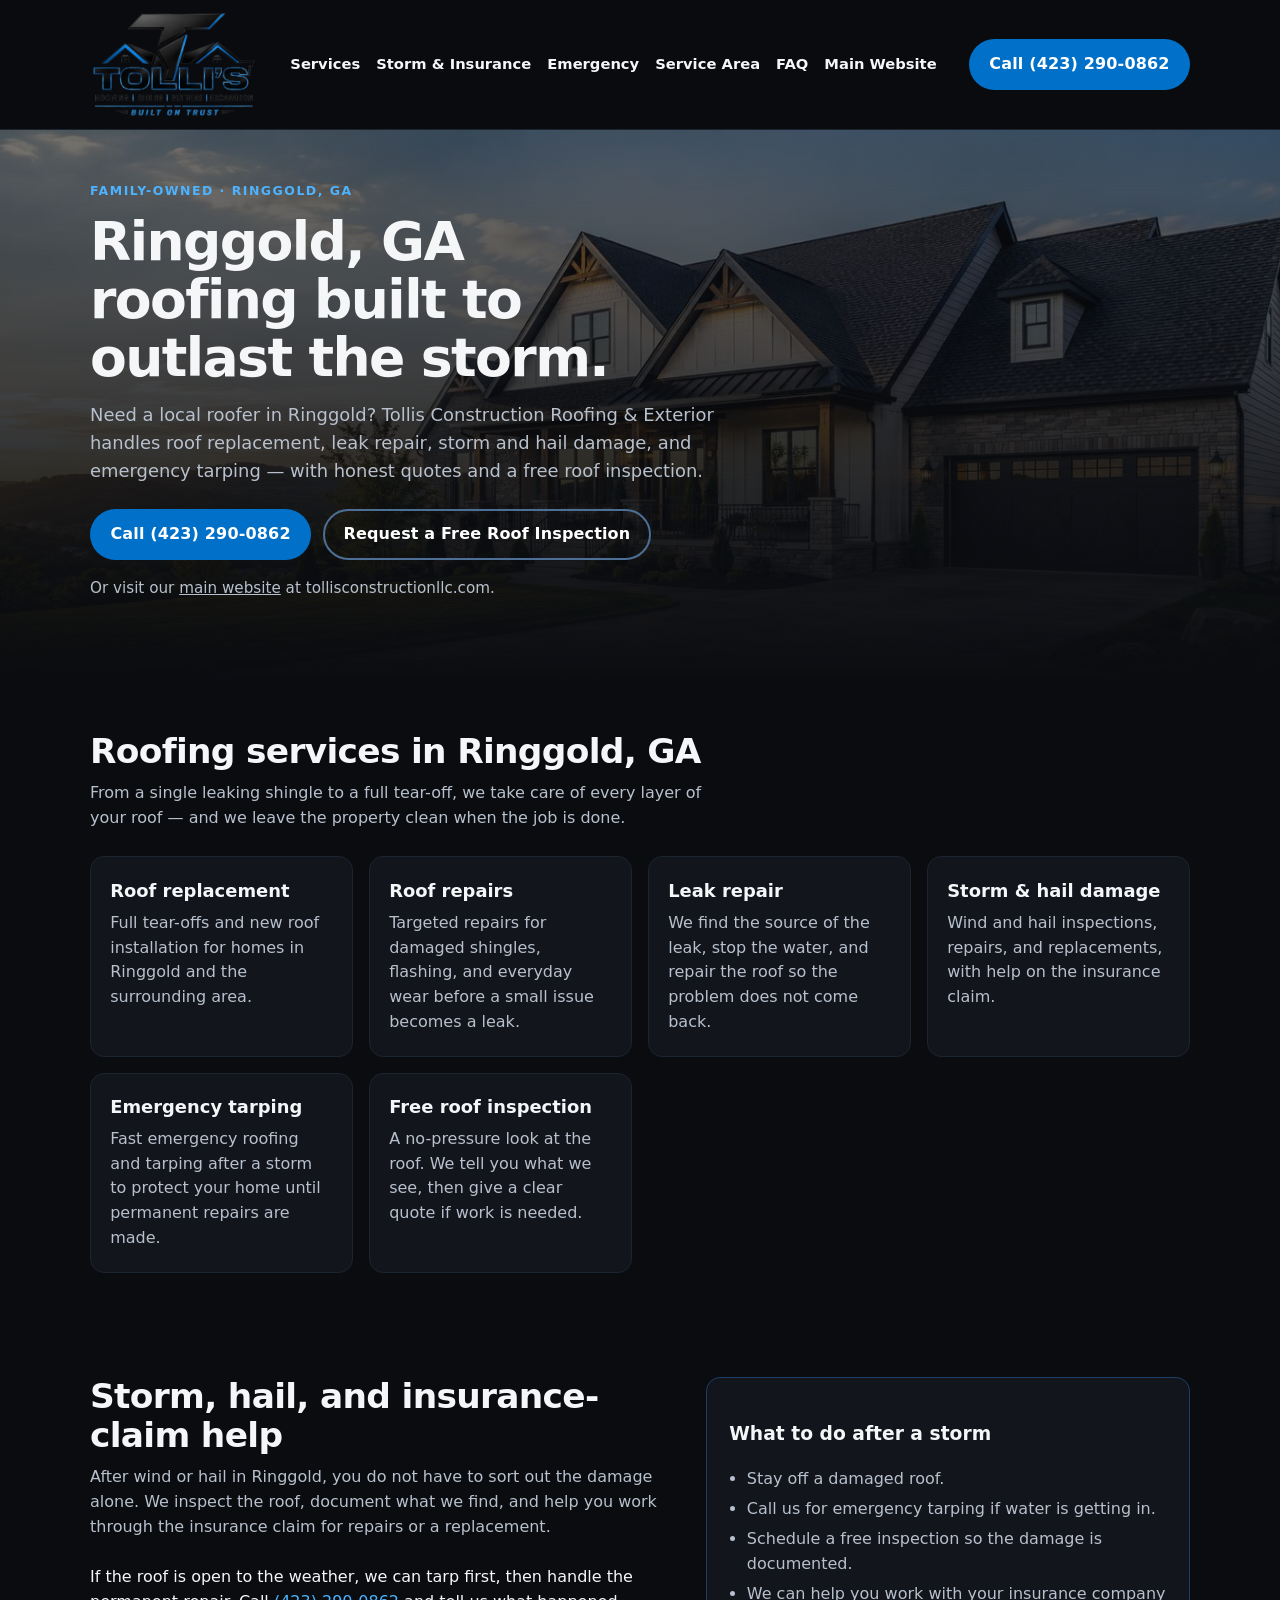
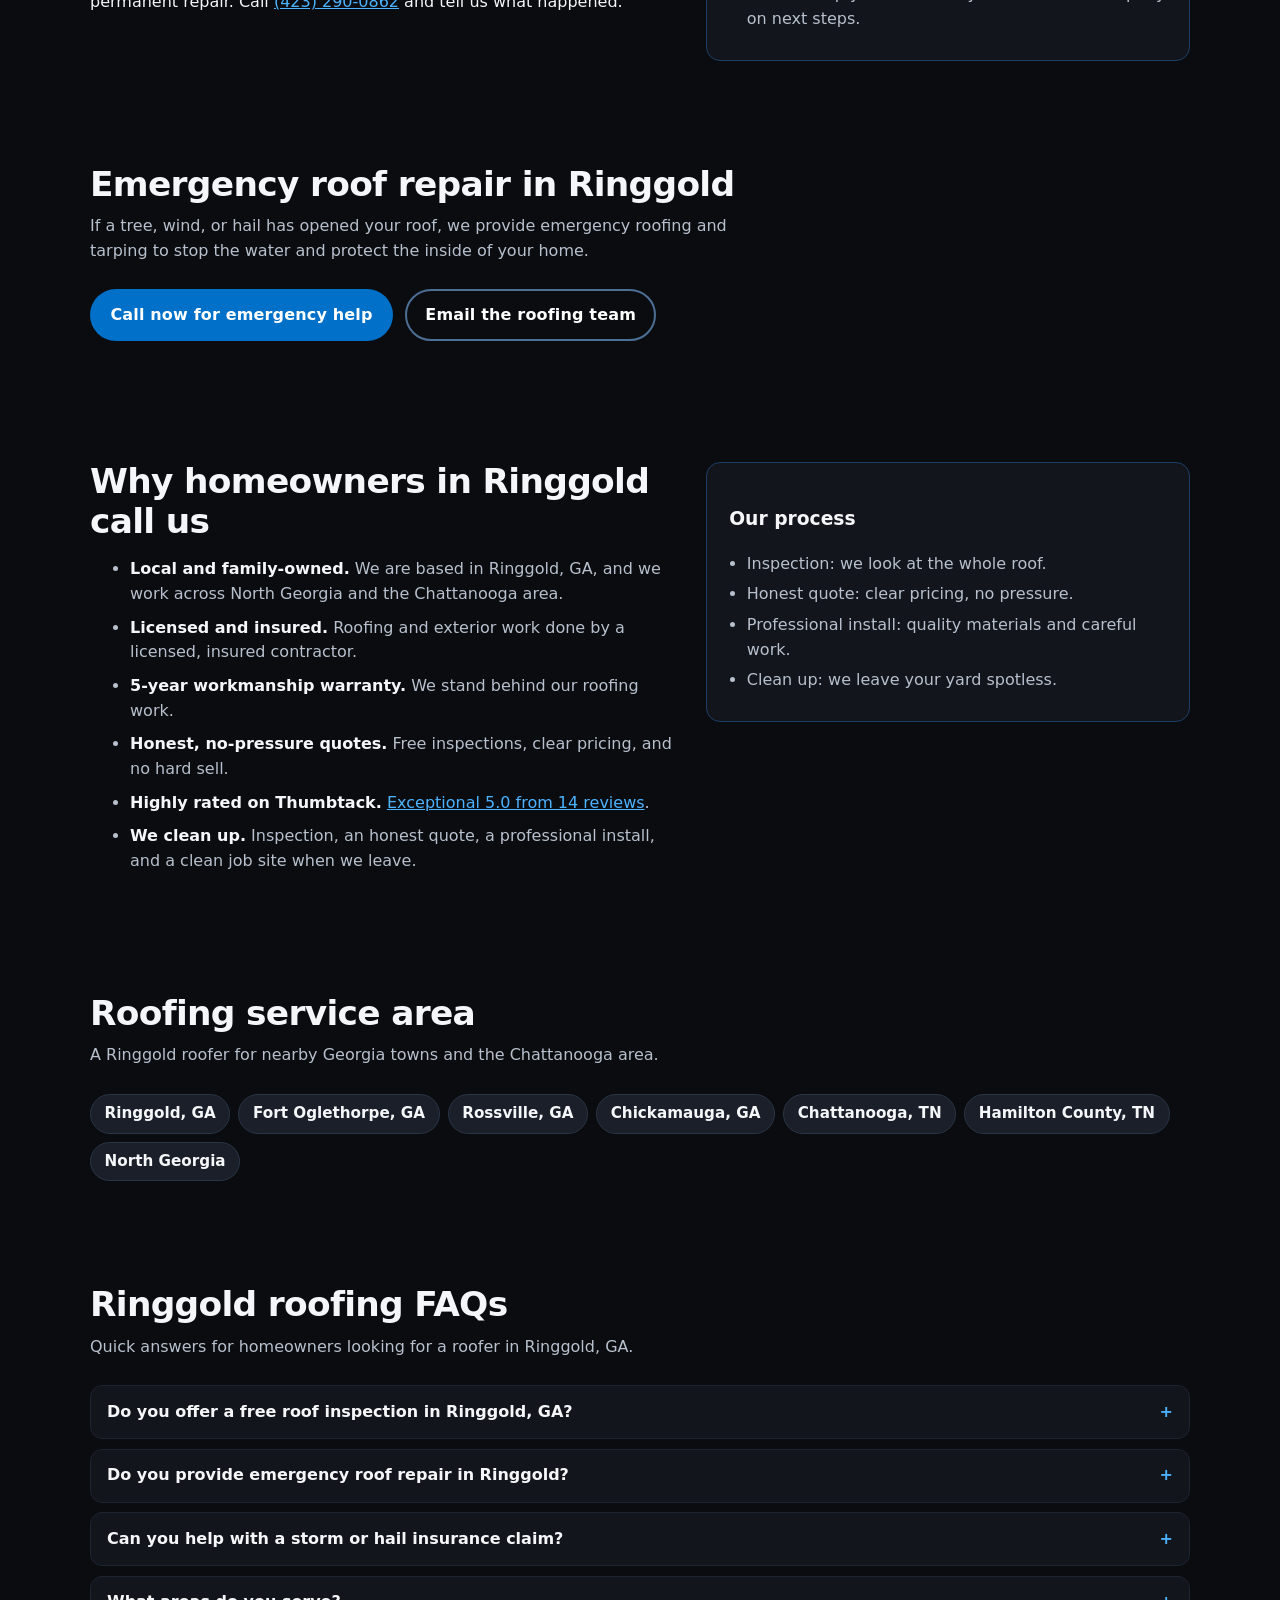
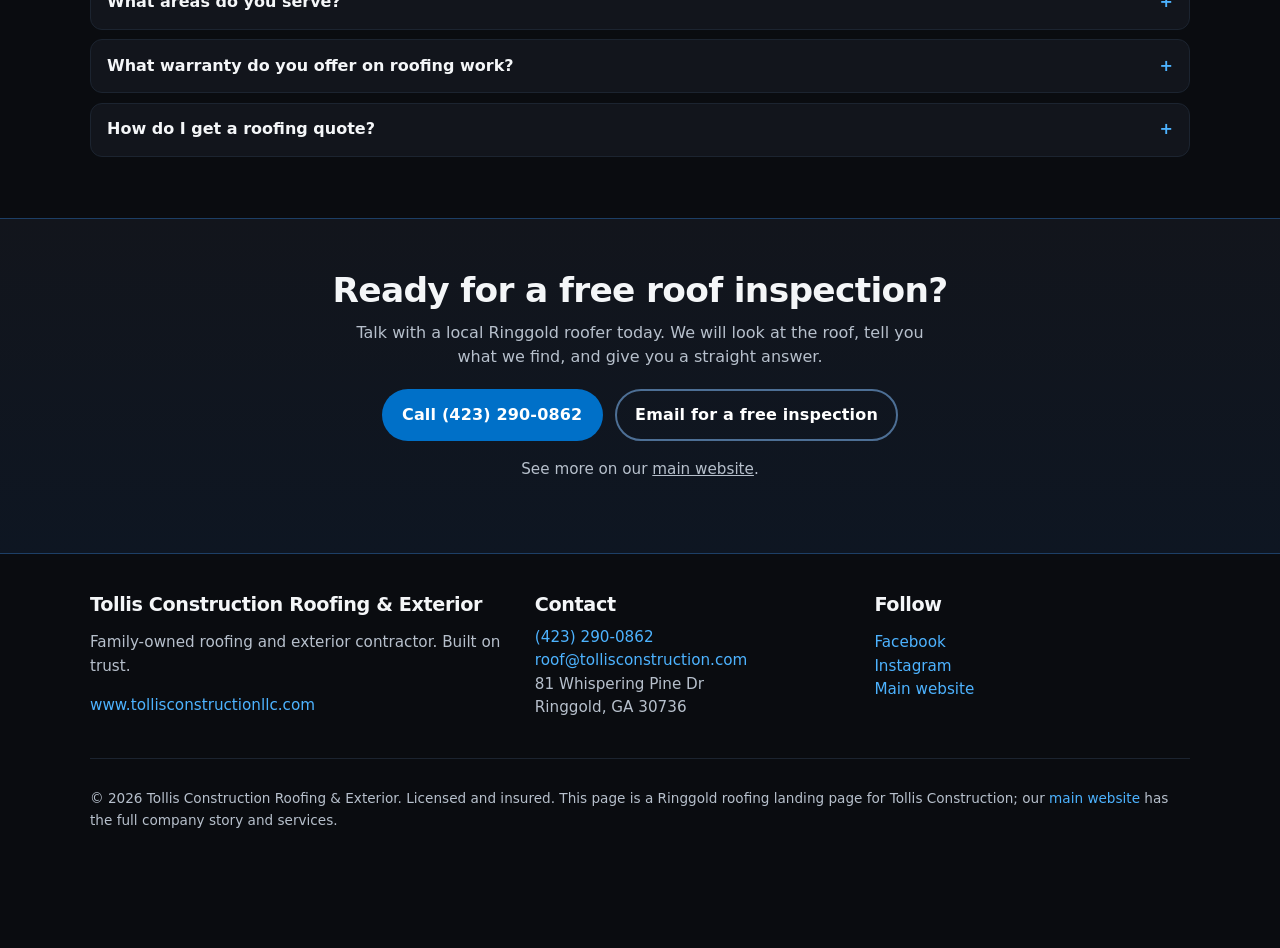
==== index.html @ 3583dba0 "Add Ringgold GA roofing landing page and enable static hosting assets. Mobile-first page for local r" ====
<!DOCTYPE html>
<html lang="en">
<head>
  <meta charset="utf-8">
  <meta name="viewport" content="width=device-width, initial-scale=1">
  <title>Ringgold GA Roofing | Roofer &amp; Emergency Roof Repair | Tollis Construction</title>
  <meta name="description" content="Local Ringgold, GA roofing company for roof replacement, leak repair, storm and hail damage, and emergency tarping. Free roof inspection. Call Tollis Construction at (423) 290-0862.">
  <link rel="canonical" href="https://tollisexcavation-lang.github.io/ringgold-roofing/">
  <meta name="robots" content="index,follow">
  <meta name="geo.region" content="US-GA">
  <meta name="geo.placename" content="Ringgold, Georgia">
  <meta property="og:type" content="website">
  <meta property="og:site_name" content="Tollis Construction Roofing &amp; Exterior">
  <meta property="og:title" content="Ringgold GA Roofing | Roofer &amp; Emergency Roof Repair | Tollis Construction">
  <meta property="og:description" content="Local Ringgold roofer for replacements, leak repair, storm damage, and emergency tarping. Free roof inspection. Call (423) 290-0862.">
  <meta property="og:url" content="https://tollisexcavation-lang.github.io/ringgold-roofing/">
  <meta property="og:image" content="https://tollisexcavation-lang.github.io/ringgold-roofing/og.jpg">
  <meta property="og:image:width" content="1200">
  <meta property="og:image:height" content="630">
  <meta property="og:locale" content="en_US">
  <meta name="twitter:card" content="summary_large_image">
  <meta name="twitter:title" content="Ringgold GA Roofing | Tollis Construction">
  <meta name="twitter:description" content="Roof replacement, repairs, storm damage, and emergency tarping in Ringgold, GA. Free inspection. (423) 290-0862.">
  <meta name="twitter:image" content="https://tollisexcavation-lang.github.io/ringgold-roofing/og.jpg">
  <meta name="theme-color" content="#0a0c10">
  <link rel="icon" href="favicon.ico" sizes="any">
  <link rel="icon" type="image/png" sizes="32x32" href="favicon-32.png">
  <link rel="apple-touch-icon" href="apple-touch-icon.png">
  <link rel="preload" as="image" href="logo.webp" type="image/webp">
  <style>
    :root {
      --bg: #0a0c10;
      --bg-2: #12151c;
      --bg-3: #1a1f29;
      --blue: #0070c8;
      --blue-2: #4db3ff;
      --line: #1d3f66;
      --text: #f4f6f8;
      --muted: #b7c0cc;
      --white: #fff;
      --radius: 14px;
      --max: 1100px;
    }
    * { box-sizing: border-box; }
    html { scroll-behavior: smooth; }
    body {
      margin: 0;
      font-family: system-ui, -apple-system, "Segoe UI", Roboto, Helvetica, Arial, sans-serif;
      background: var(--bg);
      color: var(--text);
      line-height: 1.55;
      -webkit-font-smoothing: antialiased;
    }
    img { max-width: 100%; height: auto; border: 0; }
    a { color: var(--blue-2); }
    a:focus-visible, button:focus-visible {
      outline: 2px solid var(--blue-2);
      outline-offset: 3px;
    }
    .skip {
      position: absolute;
      left: -999px;
      top: 0;
      background: var(--blue);
      color: #fff;
      padding: .6rem 1rem;
      z-index: 100;
    }
    .skip:focus { left: .75rem; top: .75rem; }
    .wrap { width: min(var(--max), calc(100% - 2rem)); margin-inline: auto; }
    header.site {
      position: sticky;
      top: 0;
      z-index: 40;
      background: rgba(10,12,16,.92);
      backdrop-filter: blur(10px);
      border-bottom: 1px solid #1c2430;
    }
    .nav {
      display: flex;
      align-items: center;
      justify-content: space-between;
      gap: 1rem;
      padding: .65rem 0;
    }
    .brand { display: flex; align-items: center; text-decoration: none; color: inherit; }
    .brand img { width: 168px; height: auto; display: block; }
    nav.links { display: flex; gap: 1rem; align-items: center; flex-wrap: wrap; }
    nav.links a {
      color: var(--text);
      text-decoration: none;
      font-size: .92rem;
      font-weight: 600;
    }
    nav.links a:hover { color: var(--blue-2); }
    .btn {
      display: inline-flex;
      align-items: center;
      justify-content: center;
      gap: .4rem;
      min-height: 48px;
      padding: .7rem 1.15rem;
      border-radius: 999px;
      font-weight: 700;
      text-decoration: none;
      border: 2px solid transparent;
      letter-spacing: .01em;
    }
    .btn-call { background: var(--blue); color: #fff; }
    .btn-call:hover { background: #0a82e0; }
    .btn-ghost { background: transparent; color: #fff; border-color: #4d6f95; }
    .btn-ghost:hover { border-color: var(--blue-2); color: var(--blue-2); }
    .hero {
      position: relative;
      isolation: isolate;
      padding: 3.2rem 0 4rem;
    }
    .hero::before {
      content: "";
      position: absolute;
      inset: 0;
      z-index: -1;
      background:
        linear-gradient(180deg, rgba(10,12,16,.55) 0%, rgba(10,12,16,.82) 55%, var(--bg) 100%),
        url("hero.jpg") center / cover no-repeat;
    }
    .kicker {
      color: var(--blue-2);
      font-weight: 700;
      text-transform: uppercase;
      letter-spacing: .12em;
      font-size: .78rem;
      margin: 0 0 .8rem;
    }
    h1 {
      font-size: clamp(2rem, 5vw, 3.35rem);
      line-height: 1.08;
      letter-spacing: -.03em;
      margin: 0 0 .9rem;
      max-width: 16ch;
    }
    .lede {
      font-size: 1.12rem;
      color: var(--muted);
      max-width: 42rem;
      margin: 0 0 1.5rem;
    }
    .cta-row { display: flex; flex-wrap: wrap; gap: .75rem; margin-bottom: 1.1rem; }
    .fine { color: var(--muted); font-size: .95rem; }
    .fine a { color: inherit; }
    section { padding: 3.25rem 0; }
    h2 {
      font-size: clamp(1.6rem, 3.2vw, 2.15rem);
      letter-spacing: -.02em;
      line-height: 1.15;
      margin: 0 0 .6rem;
    }
    .sub { color: var(--muted); margin: 0 0 1.6rem; max-width: 40rem; }
    .grid {
      display: grid;
      grid-template-columns: repeat(auto-fit, minmax(230px, 1fr));
      gap: 1rem;
    }
    .card {
      background: var(--bg-2);
      border: 1px solid #1c2430;
      border-radius: var(--radius);
      padding: 1.2rem 1.2rem 1.3rem;
    }
    .card h3 { margin: 0 0 .4rem; font-size: 1.12rem; }
    .card p { margin: 0; color: var(--muted); }
    .split {
      display: grid;
      grid-template-columns: 1.1fr .9fr;
      gap: 1.5rem;
      align-items: start;
    }
    .panel {
      background: var(--bg-2);
      border: 1px solid var(--line);
      border-radius: var(--radius);
      padding: 1.4rem;
    }
    .panel ul { margin: .6rem 0 0; padding-left: 1.1rem; color: var(--muted); }
    .panel li { margin: .35rem 0; }
    .why li { margin: .55rem 0; color: var(--muted); }
    .why strong { color: var(--text); }
    .towns {
      display: flex;
      flex-wrap: wrap;
      gap: .5rem;
    }
    .town {
      background: var(--bg-3);
      border: 1px solid #2a3546;
      border-radius: 999px;
      padding: .45rem .85rem;
      font-weight: 600;
      font-size: .95rem;
    }
    details {
      background: var(--bg-2);
      border: 1px solid #1c2430;
      border-radius: 12px;
      padding: .85rem 1rem;
      margin: 0 0 .6rem;
    }
    summary {
      cursor: pointer;
      font-weight: 700;
      list-style: none;
    }
    summary::-webkit-details-marker { display: none; }
    summary::after {
      content: "+";
      float: right;
      color: var(--blue-2);
      font-weight: 700;
    }
    details[open] summary::after { content: "–"; }
    details p { color: var(--muted); margin: .7rem 0 0; }
    .cta-band {
      background: linear-gradient(180deg, var(--bg-2), #0e1622);
      border-top: 1px solid var(--line);
      border-bottom: 1px solid var(--line);
      text-align: center;
    }
    .cta-band p { color: var(--muted); margin: 0 auto 1.2rem; max-width: 36rem; }
    .cta-band .cta-row { justify-content: center; }
    footer.site {
      padding: 2.5rem 0 6.5rem;
      color: var(--muted);
      font-size: .95rem;
    }
    footer.site h2 { font-size: 1.2rem; color: var(--text); }
    footer .cols {
      display: grid;
      grid-template-columns: 1.2fr .9fr .9fr;
      gap: 1.5rem;
    }
    footer a { color: var(--blue-2); text-decoration: none; }
    footer a:hover { text-decoration: underline; }
    address { font-style: normal; }
    .legal { margin-top: 1.6rem; padding-top: 1rem; border-top: 1px solid #1c2430; font-size: .85rem; }
    .phone-bar {
      display: none;
      position: fixed;
      left: 0; right: 0; bottom: 0;
      z-index: 50;
      background: #0e1218;
      border-top: 1px solid var(--line);
      padding: .55rem .7rem calc(.55rem + env(safe-area-inset-bottom));
      gap: .5rem;
    }
    .phone-bar .btn { flex: 1; }
    @media (max-width: 800px) {
      .split, footer .cols { grid-template-columns: 1fr; }
      nav.links { display: none; }
      .brand img { width: 140px; }
      .hero { padding-top: 2.2rem; }
      .phone-bar { display: flex; }
    }
  </style>
  <script type="application/ld+json">
  {
    "@context": "https://schema.org",
    "@graph": [
      {
        "@type": "RoofingContractor",
        "@id": "https://www.tollisconstructionllc.com/#business",
        "name": "Tollis Construction Roofing & Exterior",
        "alternateName": ["Tolli's Construction Roofing & Exterior", "Tollis Construction"],
        "url": "https://www.tollisconstructionllc.com",
        "image": "https://tollisexcavation-lang.github.io/ringgold-roofing/logo.png",
        "logo": "https://tollisexcavation-lang.github.io/ringgold-roofing/logo.png",
        "telephone": "+1-423-290-0862",
        "email": "roof@tollisconstruction.com",
        "address": {
          "@type": "PostalAddress",
          "streetAddress": "81 Whispering Pine Dr",
          "addressLocality": "Ringgold",
          "addressRegion": "GA",
          "postalCode": "30736",
          "addressCountry": "US"
        },
        "geo": {
          "@type": "GeoCoordinates",
          "latitude": 34.8981727,
          "longitude": -85.14793639
        },
        "areaServed": [
          { "@type": "City", "name": "Ringgold", "addressRegion": "GA" },
          { "@type": "City", "name": "Fort Oglethorpe", "addressRegion": "GA" },
          { "@type": "City", "name": "Rossville", "addressRegion": "GA" },
          { "@type": "City", "name": "Chickamauga", "addressRegion": "GA" },
          { "@type": "City", "name": "Chattanooga", "addressRegion": "TN" }
        ],
        "description": "Family-owned roofing and exterior contractor in Ringgold, GA. Roof replacement, repairs, leak repair, storm and hail damage with insurance-claim help, and emergency tarping for Ringgold, Fort Oglethorpe, Rossville, Chickamauga, and the Chattanooga area.",
        "sameAs": [
          "https://www.tollisconstruction.com",
          "https://www.facebook.com/people/Tollis-Construction-Roofing-Exterior/61579625409504/",
          "https://www.instagram.com/tollisconstruction/",
          "https://www.thumbtack.com/ga/ringgold/roofing/tollis-construction/service/579977442188017668"
        ],
        "hasOfferCatalog": {
          "@type": "OfferCatalog",
          "name": "Roofing services in Ringgold, GA",
          "itemListElement": [
            { "@type": "Offer", "itemOffered": { "@type": "Service", "name": "Roof replacement" } },
            { "@type": "Offer", "itemOffered": { "@type": "Service", "name": "Roof repair" } },
            { "@type": "Offer", "itemOffered": { "@type": "Service", "name": "Roof leak repair" } },
            { "@type": "Offer", "itemOffered": { "@type": "Service", "name": "Storm and hail damage repair" } },
            { "@type": "Offer", "itemOffered": { "@type": "Service", "name": "Emergency roof tarping" } },
            { "@type": "Offer", "itemOffered": { "@type": "Service", "name": "Free roof inspection" } }
          ]
        }
      },
      {
        "@type": "WebPage",
        "@id": "https://tollisexcavation-lang.github.io/ringgold-roofing/#webpage",
        "url": "https://tollisexcavation-lang.github.io/ringgold-roofing/",
        "name": "Ringgold GA Roofing | Roofer & Emergency Roof Repair | Tollis Construction",
        "description": "Local Ringgold, GA roofing company for roof replacement, leak repair, storm and hail damage, and emergency tarping.",
        "isPartOf": { "@id": "https://www.tollisconstructionllc.com" },
        "about": { "@id": "https://www.tollisconstructionllc.com/#business" },
        "primaryImageOfPage": { "@type": "ImageObject", "url": "https://tollisexcavation-lang.github.io/ringgold-roofing/og.jpg" }
      },
      {
        "@type": "FAQPage",
        "@id": "https://tollisexcavation-lang.github.io/ringgold-roofing/#faq",
        "mainEntity": [
          {
            "@type": "Question",
            "name": "Do you offer a free roof inspection in Ringgold, GA?",
            "acceptedAnswer": {
              "@type": "Answer",
              "text": "Yes. Tollis Construction offers a free roof inspection for homeowners in Ringgold and nearby towns. Call (423) 290-0862 or email roof@tollisconstruction.com to schedule."
            }
          },
          {
            "@type": "Question",
            "name": "Do you provide emergency roof repair in Ringgold?",
            "acceptedAnswer": {
              "@type": "Answer",
              "text": "Yes. We provide emergency roofing and tarping to stop leaks after wind and hail, then we can repair or replace the damaged roof."
            }
          },
          {
            "@type": "Question",
            "name": "Can you help with a storm or hail insurance claim?",
            "acceptedAnswer": {
              "@type": "Answer",
              "text": "Yes. We help homeowners document storm and hail damage and work through the insurance claim process for roof repairs and replacements."
            }
          },
          {
            "@type": "Question",
            "name": "What areas do you serve?",
            "acceptedAnswer": {
              "@type": "Answer",
              "text": "We are based in Ringgold, GA and serve Ringgold, Fort Oglethorpe, Rossville, Chickamauga, Chattanooga, and nearby communities in North Georgia and Hamilton County, Tennessee."
            }
          },
          {
            "@type": "Question",
            "name": "What warranty do you offer on roofing work?",
            "acceptedAnswer": {
              "@type": "Answer",
              "text": "Tollis Construction offers a 5-year workmanship warranty on our roofing work."
            }
          },
          {
            "@type": "Question",
            "name": "How do I get a roofing quote?",
            "acceptedAnswer": {
              "@type": "Answer",
              "text": "Call (423) 290-0862, email roof@tollisconstruction.com, or visit our main website at https://www.tollisconstructionllc.com to request a no-pressure quote after a free inspection."
            }
          }
        ]
      }
    ]
  }
  </script>
</head>
<body>
  <a class="skip" href="#main">Skip to content</a>
  <header class="site">
    <div class="wrap nav">
      <a class="brand" href="#main" aria-label="Tollis Construction Roofing &amp; Exterior">
        <picture>
          <source srcset="logo.webp" type="image/webp">
          <img src="logo.png" width="800" height="515" alt="Tolli's Construction Roofing, Siding, Gutters, Excavation — Built on Trust">
        </picture>
      </a>
      <nav class="links" aria-label="Page">
        <a href="#services">Services</a>
        <a href="#storm">Storm &amp; Insurance</a>
        <a href="#emergency">Emergency</a>
        <a href="#area">Service Area</a>
        <a href="#faq">FAQ</a>
        <a href="https://www.tollisconstructionllc.com">Main Website</a>
      </nav>
      <a class="btn btn-call" href="tel:+14232900862">Call (423) 290-0862</a>
    </div>
  </header>

  <main id="main">
    <section class="hero">
      <div class="wrap">
        <p class="kicker">Family-owned · Ringgold, GA</p>
        <h1>Ringgold, GA roofing built to outlast the storm.</h1>
        <p class="lede">Need a local roofer in Ringgold? Tollis Construction Roofing &amp; Exterior handles roof replacement, leak repair, storm and hail damage, and emergency tarping — with honest quotes and a free roof inspection.</p>
        <div class="cta-row">
          <a class="btn btn-call" href="tel:+14232900862">Call (423) 290-0862</a>
          <a class="btn btn-ghost" href="mailto:roof@tollisconstruction.com?subject=Free%20Roof%20Inspection%20in%20Ringgold">Request a Free Roof Inspection</a>
        </div>
        <p class="fine">Or visit our <a href="https://www.tollisconstructionllc.com">main website</a> at tollisconstructionllc.com.</p>
      </div>
    </section>

    <section id="services">
      <div class="wrap">
        <h2>Roofing services in Ringgold, GA</h2>
        <p class="sub">From a single leaking shingle to a full tear-off, we take care of every layer of your roof — and we leave the property clean when the job is done.</p>
        <div class="grid">
          <article class="card">
            <h3>Roof replacement</h3>
            <p>Full tear-offs and new roof installation for homes in Ringgold and the surrounding area.</p>
          </article>
          <article class="card">
            <h3>Roof repairs</h3>
            <p>Targeted repairs for damaged shingles, flashing, and everyday wear before a small issue becomes a leak.</p>
          </article>
          <article class="card">
            <h3>Leak repair</h3>
            <p>We find the source of the leak, stop the water, and repair the roof so the problem does not come back.</p>
          </article>
          <article class="card">
            <h3>Storm &amp; hail damage</h3>
            <p>Wind and hail inspections, repairs, and replacements, with help on the insurance claim.</p>
          </article>
          <article class="card">
            <h3>Emergency tarping</h3>
            <p>Fast emergency roofing and tarping after a storm to protect your home until permanent repairs are made.</p>
          </article>
          <article class="card">
            <h3>Free roof inspection</h3>
            <p>A no-pressure look at the roof. We tell you what we see, then give a clear quote if work is needed.</p>
          </article>
        </div>
      </div>
    </section>

    <section id="storm">
      <div class="wrap split">
        <div>
          <h2>Storm, hail, and insurance-claim help</h2>
          <p class="sub">After wind or hail in Ringgold, you do not have to sort out the damage alone. We inspect the roof, document what we find, and help you work through the insurance claim for repairs or a replacement.</p>
          <p>If the roof is open to the weather, we can tarp first, then handle the permanent repair. Call <a href="tel:+14232900862">(423) 290-0862</a> and tell us what happened.</p>
        </div>
        <div class="panel">
          <h3>What to do after a storm</h3>
          <ul>
            <li>Stay off a damaged roof.</li>
            <li>Call us for emergency tarping if water is getting in.</li>
            <li>Schedule a free inspection so the damage is documented.</li>
            <li>We can help you work with your insurance company on next steps.</li>
          </ul>
        </div>
      </div>
    </section>

    <section id="emergency">
      <div class="wrap">
        <h2>Emergency roof repair in Ringgold</h2>
        <p class="sub">If a tree, wind, or hail has opened your roof, we provide emergency roofing and tarping to stop the water and protect the inside of your home.</p>
        <div class="cta-row">
          <a class="btn btn-call" href="tel:+14232900862">Call now for emergency help</a>
          <a class="btn btn-ghost" href="mailto:roof@tollisconstruction.com?subject=Emergency%20Roof%20Repair%20in%20Ringgold">Email the roofing team</a>
        </div>
      </div>
    </section>

    <section id="why">
      <div class="wrap split">
        <div>
          <h2>Why homeowners in Ringgold call us</h2>
          <ul class="why">
            <li><strong>Local and family-owned.</strong> We are based in Ringgold, GA, and we work across North Georgia and the Chattanooga area.</li>
            <li><strong>Licensed and insured.</strong> Roofing and exterior work done by a licensed, insured contractor.</li>
            <li><strong>5-year workmanship warranty.</strong> We stand behind our roofing work.</li>
            <li><strong>Honest, no-pressure quotes.</strong> Free inspections, clear pricing, and no hard sell.</li>
            <li><strong>Highly rated on Thumbtack.</strong> <a href="https://www.thumbtack.com/ga/ringgold/roofing/tollis-construction/service/579977442188017668">Exceptional 5.0 from 14 reviews</a>.</li>
            <li><strong>We clean up.</strong> Inspection, an honest quote, a professional install, and a clean job site when we leave.</li>
          </ul>
        </div>
        <div class="panel">
          <h3>Our process</h3>
          <ul>
            <li>Inspection: we look at the whole roof.</li>
            <li>Honest quote: clear pricing, no pressure.</li>
            <li>Professional install: quality materials and careful work.</li>
            <li>Clean up: we leave your yard spotless.</li>
          </ul>
        </div>
      </div>
    </section>

    <section id="area">
      <div class="wrap">
        <h2>Roofing service area</h2>
        <p class="sub">A Ringgold roofer for nearby Georgia towns and the Chattanooga area.</p>
        <div class="towns" aria-label="Towns we serve">
          <span class="town">Ringgold, GA</span>
          <span class="town">Fort Oglethorpe, GA</span>
          <span class="town">Rossville, GA</span>
          <span class="town">Chickamauga, GA</span>
          <span class="town">Chattanooga, TN</span>
          <span class="town">Hamilton County, TN</span>
          <span class="town">North Georgia</span>
        </div>
      </div>
    </section>

    <section id="faq">
      <div class="wrap">
        <h2>Ringgold roofing FAQs</h2>
        <p class="sub">Quick answers for homeowners looking for a roofer in Ringgold, GA.</p>
        <details>
          <summary>Do you offer a free roof inspection in Ringgold, GA?</summary>
          <p>Yes. Call <a href="tel:+14232900862">(423) 290-0862</a> or email <a href="mailto:roof@tollisconstruction.com?subject=Free%20Roof%20Inspection%20in%20Ringgold">roof@tollisconstruction.com</a> to schedule a free roof inspection.</p>
        </details>
        <details>
          <summary>Do you provide emergency roof repair in Ringgold?</summary>
          <p>Yes. We provide emergency roofing and tarping to stop leaks after wind and hail, then we can repair or replace the damaged roof.</p>
        </details>
        <details>
          <summary>Can you help with a storm or hail insurance claim?</summary>
          <p>Yes. We help homeowners document storm and hail damage and work through the insurance claim process for roof repairs and replacements.</p>
        </details>
        <details>
          <summary>What areas do you serve?</summary>
          <p>We are based in Ringgold, GA and serve Ringgold, Fort Oglethorpe, Rossville, Chickamauga, Chattanooga, and nearby communities in North Georgia and Hamilton County, Tennessee.</p>
        </details>
        <details>
          <summary>What warranty do you offer on roofing work?</summary>
          <p>Tollis Construction offers a 5-year workmanship warranty on our roofing work.</p>
        </details>
        <details>
          <summary>How do I get a roofing quote?</summary>
          <p>Call <a href="tel:+14232900862">(423) 290-0862</a>, email <a href="mailto:roof@tollisconstruction.com">roof@tollisconstruction.com</a>, or visit our <a href="https://www.tollisconstructionllc.com">main website</a> to request a no-pressure quote after a free inspection.</p>
        </details>
      </div>
    </section>

    <section class="cta-band">
      <div class="wrap">
        <h2>Ready for a free roof inspection?</h2>
        <p>Talk with a local Ringgold roofer today. We will look at the roof, tell you what we find, and give you a straight answer.</p>
        <div class="cta-row">
          <a class="btn btn-call" href="tel:+14232900862">Call (423) 290-0862</a>
          <a class="btn btn-ghost" href="mailto:roof@tollisconstruction.com?subject=Free%20Roof%20Inspection%20in%20Ringgold">Email for a free inspection</a>
        </div>
        <p class="fine">See more on our <a href="https://www.tollisconstructionllc.com">main website</a>.</p>
      </div>
    </section>
  </main>

  <footer class="site">
    <div class="wrap cols">
      <div>
        <h2>Tollis Construction Roofing &amp; Exterior</h2>
        <p>Family-owned roofing and exterior contractor. Built on trust.</p>
        <p><a href="https://www.tollisconstructionllc.com">www.tollisconstructionllc.com</a></p>
      </div>
      <div>
        <h2>Contact</h2>
        <address>
          <a href="tel:+14232900862">(423) 290-0862</a><br>
          <a href="mailto:roof@tollisconstruction.com">roof@tollisconstruction.com</a><br>
          81 Whispering Pine Dr<br>
          Ringgold, GA 30736
        </address>
      </div>
      <div>
        <h2>Follow</h2>
        <p>
          <a href="https://www.facebook.com/people/Tollis-Construction-Roofing-Exterior/61579625409504/">Facebook</a><br>
          <a href="https://www.instagram.com/tollisconstruction/">Instagram</a><br>
          <a href="https://www.tollisconstructionllc.com">Main website</a>
        </p>
      </div>
    </div>
    <div class="wrap legal">
      <p>&copy; 2026 Tollis Construction Roofing &amp; Exterior. Licensed and insured. This page is a Ringgold roofing landing page for Tollis Construction; our <a href="https://www.tollisconstructionllc.com">main website</a> has the full company story and services.</p>
    </div>
  </footer>

  <div class="phone-bar" aria-label="Quick contact">
    <a class="btn btn-call" href="tel:+14232900862">Call now</a>
    <a class="btn btn-ghost" href="mailto:roof@tollisconstruction.com?subject=Free%20Roof%20Inspection%20in%20Ringgold">Free inspection</a>
  </div>
</body>
</html>
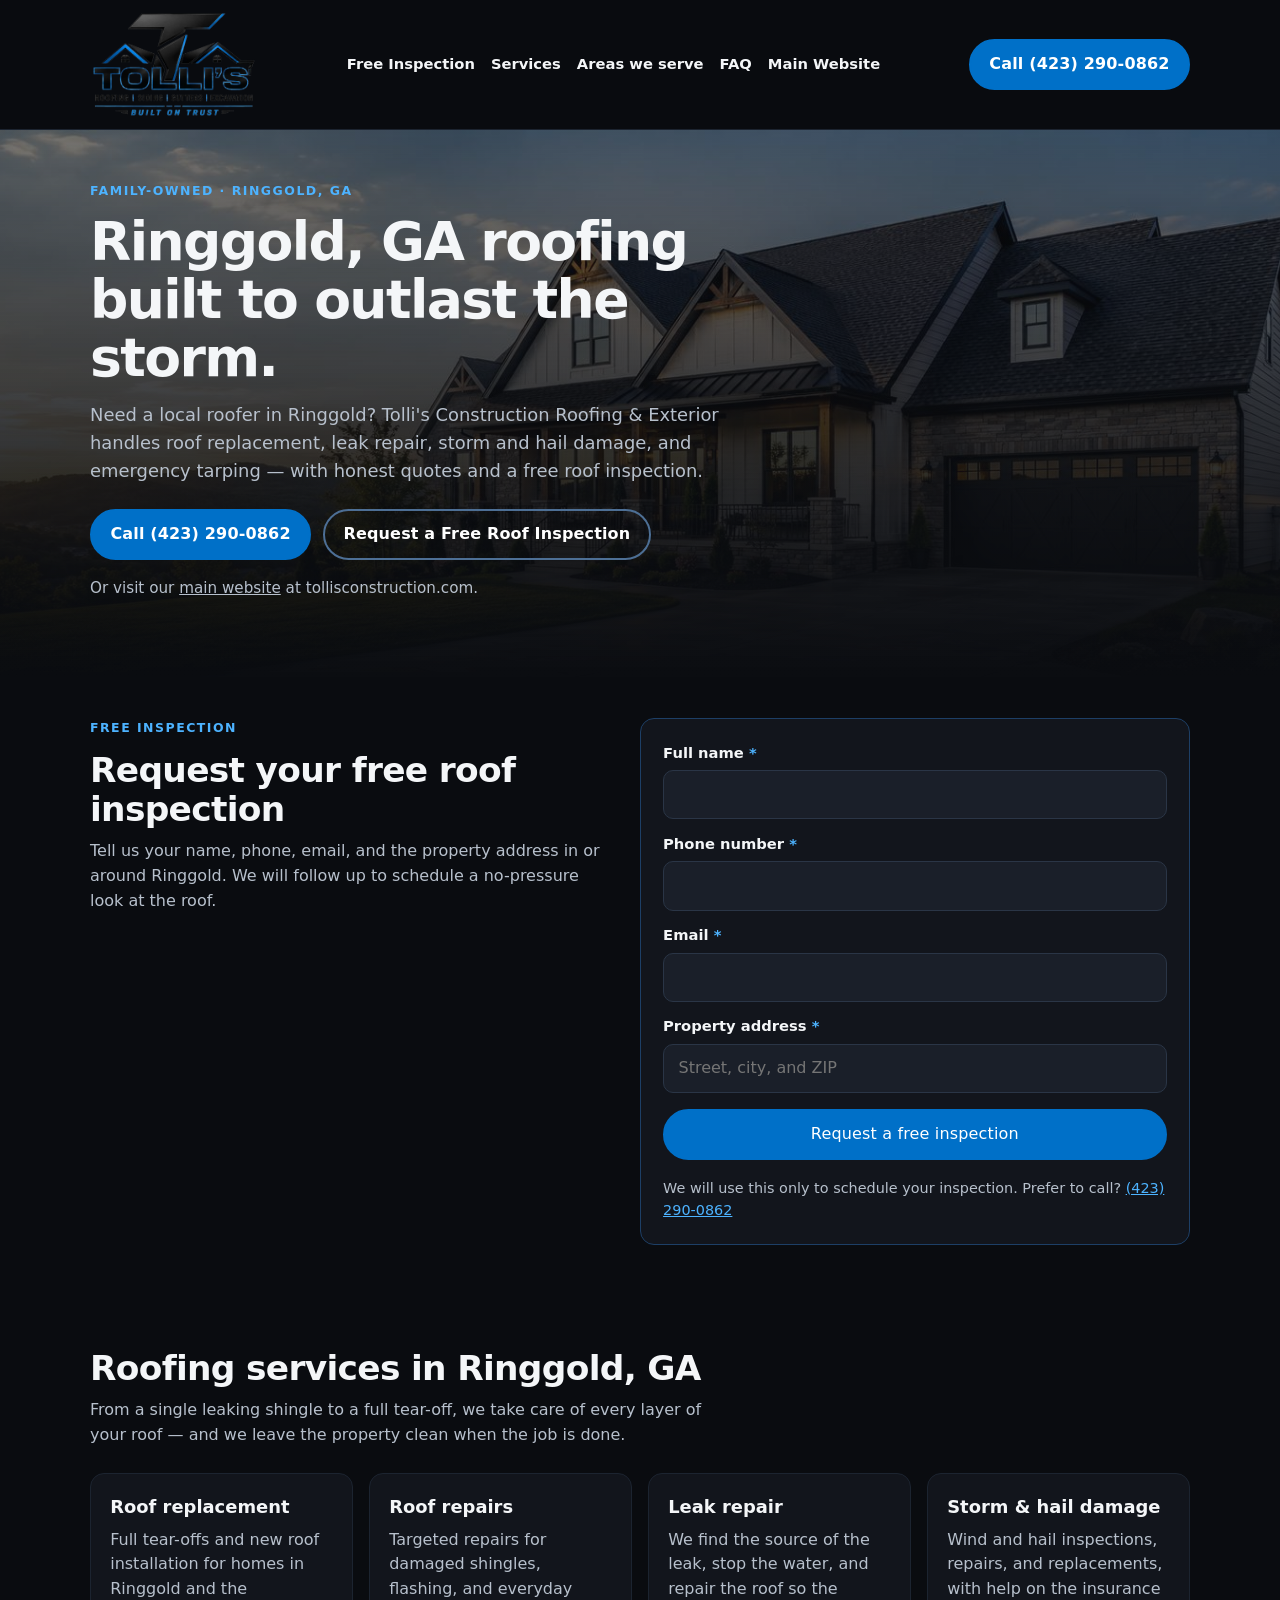
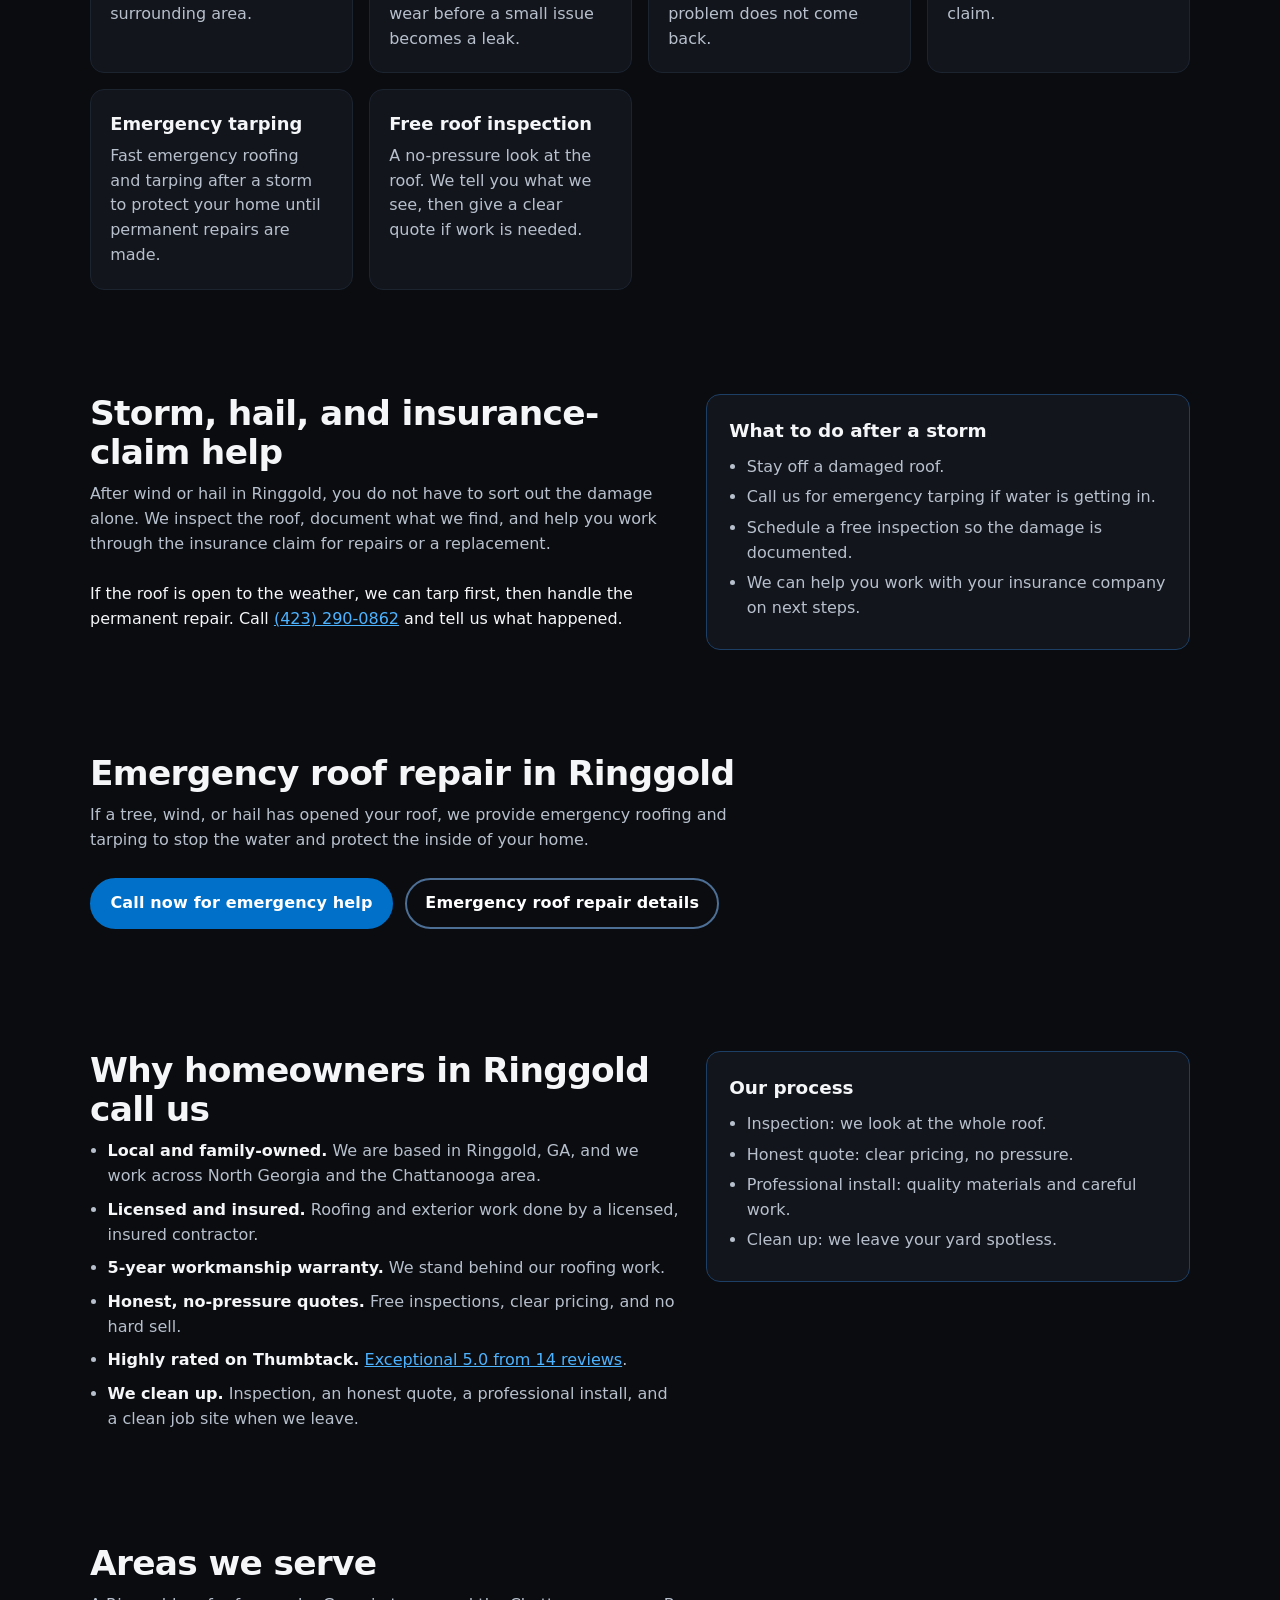
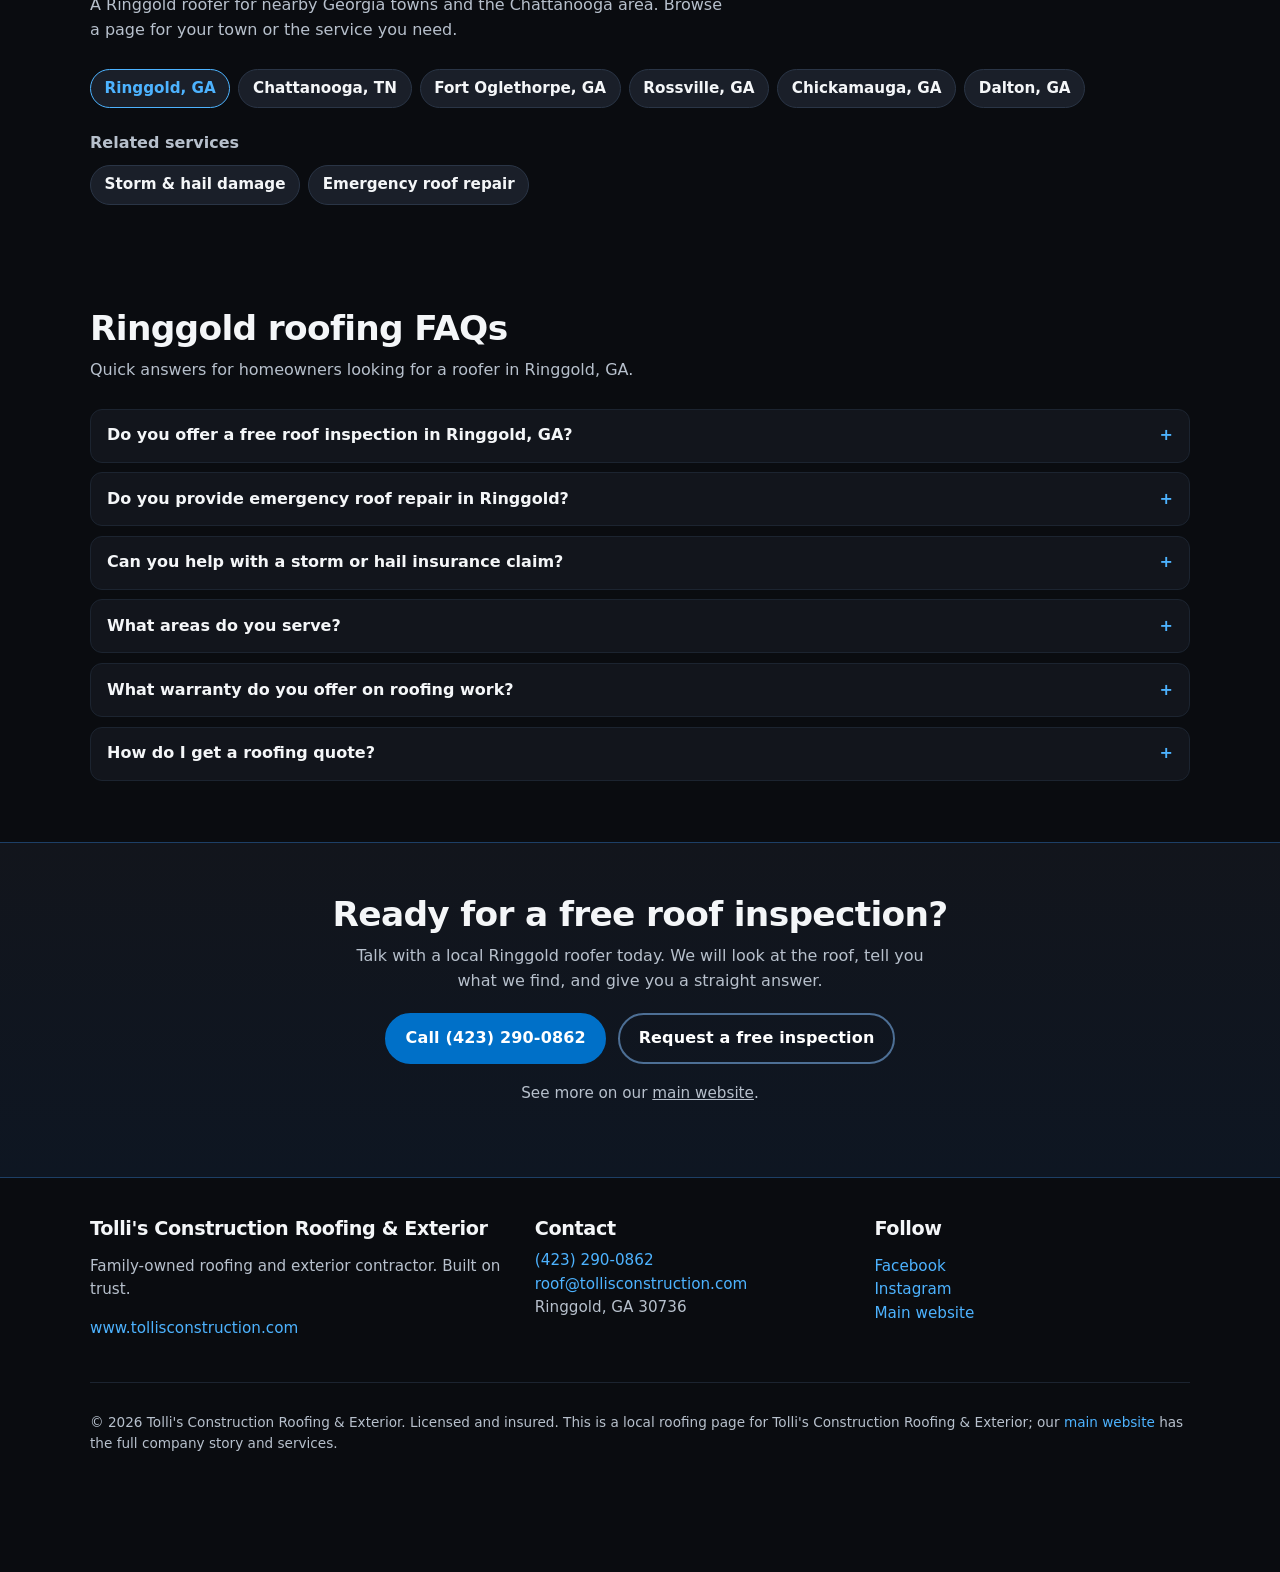
==== commit 81870918: "Add inspection form, local roofing pages, and Tolli's branding. Wire a FormSubmit lead form and than" ====
--- a/index.html
+++ b/index.html
@@ -3,15 +3,15 @@
 <head>
   <meta charset="utf-8">
   <meta name="viewport" content="width=device-width, initial-scale=1">
-  <title>Ringgold GA Roofing | Roofer &amp; Emergency Roof Repair | Tollis Construction</title>
-  <meta name="description" content="Local Ringgold, GA roofing company for roof replacement, leak repair, storm and hail damage, and emergency tarping. Free roof inspection. Call Tollis Construction at (423) 290-0862.">
+  <title>Ringgold GA Roofing | Roofer &amp; Emergency Roof Repair | Tolli's Construction Roofing &amp; Exterior</title>
+  <meta name="description" content="Local Ringgold, GA roofing company for roof replacement, leak repair, storm and hail damage, and emergency tarping. Free roof inspection. Call Tolli's Construction at (423) 290-0862.">
   <link rel="canonical" href="https://tollisexcavation-lang.github.io/ringgold-roofing/">
   <meta name="robots" content="index,follow">
   <meta name="geo.region" content="US-GA">
   <meta name="geo.placename" content="Ringgold, Georgia">
   <meta property="og:type" content="website">
-  <meta property="og:site_name" content="Tollis Construction Roofing &amp; Exterior">
-  <meta property="og:title" content="Ringgold GA Roofing | Roofer &amp; Emergency Roof Repair | Tollis Construction">
+  <meta property="og:site_name" content="Tolli's Construction Roofing &amp; Exterior">
+  <meta property="og:title" content="Ringgold GA Roofing | Roofer &amp; Emergency Roof Repair | Tolli's Construction Roofing &amp; Exterior">
   <meta property="og:description" content="Local Ringgold roofer for replacements, leak repair, storm damage, and emergency tarping. Free roof inspection. Call (423) 290-0862.">
   <meta property="og:url" content="https://tollisexcavation-lang.github.io/ringgold-roofing/">
   <meta property="og:image" content="https://tollisexcavation-lang.github.io/ringgold-roofing/og.jpg">
@@ -19,387 +19,218 @@
   <meta property="og:image:height" content="630">
   <meta property="og:locale" content="en_US">
   <meta name="twitter:card" content="summary_large_image">
-  <meta name="twitter:title" content="Ringgold GA Roofing | Tollis Construction">
-  <meta name="twitter:description" content="Roof replacement, repairs, storm damage, and emergency tarping in Ringgold, GA. Free inspection. (423) 290-0862.">
+  <meta name="twitter:title" content="Ringgold GA Roofing | Tolli's Construction Roofing &amp; Exterior">
+  <meta name="twitter:description" content="Local Ringgold roofer for replacements, leak repair, storm damage, and emergency tarping. Free roof inspection. Call (423) 290-0862.">
   <meta name="twitter:image" content="https://tollisexcavation-lang.github.io/ringgold-roofing/og.jpg">
   <meta name="theme-color" content="#0a0c10">
   <link rel="icon" href="favicon.ico" sizes="any">
   <link rel="icon" type="image/png" sizes="32x32" href="favicon-32.png">
   <link rel="apple-touch-icon" href="apple-touch-icon.png">
   <link rel="preload" as="image" href="logo.webp" type="image/webp">
-  <style>
-    :root {
-      --bg: #0a0c10;
-      --bg-2: #12151c;
-      --bg-3: #1a1f29;
-      --blue: #0070c8;
-      --blue-2: #4db3ff;
-      --line: #1d3f66;
-      --text: #f4f6f8;
-      --muted: #b7c0cc;
-      --white: #fff;
-      --radius: 14px;
-      --max: 1100px;
-    }
-    * { box-sizing: border-box; }
-    html { scroll-behavior: smooth; }
-    body {
-      margin: 0;
-      font-family: system-ui, -apple-system, "Segoe UI", Roboto, Helvetica, Arial, sans-serif;
-      background: var(--bg);
-      color: var(--text);
-      line-height: 1.55;
-      -webkit-font-smoothing: antialiased;
-    }
-    img { max-width: 100%; height: auto; border: 0; }
-    a { color: var(--blue-2); }
-    a:focus-visible, button:focus-visible {
-      outline: 2px solid var(--blue-2);
-      outline-offset: 3px;
-    }
-    .skip {
-      position: absolute;
-      left: -999px;
-      top: 0;
-      background: var(--blue);
-      color: #fff;
-      padding: .6rem 1rem;
-      z-index: 100;
-    }
-    .skip:focus { left: .75rem; top: .75rem; }
-    .wrap { width: min(var(--max), calc(100% - 2rem)); margin-inline: auto; }
-    header.site {
-      position: sticky;
-      top: 0;
-      z-index: 40;
-      background: rgba(10,12,16,.92);
-      backdrop-filter: blur(10px);
-      border-bottom: 1px solid #1c2430;
-    }
-    .nav {
-      display: flex;
-      align-items: center;
-      justify-content: space-between;
-      gap: 1rem;
-      padding: .65rem 0;
-    }
-    .brand { display: flex; align-items: center; text-decoration: none; color: inherit; }
-    .brand img { width: 168px; height: auto; display: block; }
-    nav.links { display: flex; gap: 1rem; align-items: center; flex-wrap: wrap; }
-    nav.links a {
-      color: var(--text);
-      text-decoration: none;
-      font-size: .92rem;
-      font-weight: 600;
-    }
-    nav.links a:hover { color: var(--blue-2); }
-    .btn {
-      display: inline-flex;
-      align-items: center;
-      justify-content: center;
-      gap: .4rem;
-      min-height: 48px;
-      padding: .7rem 1.15rem;
-      border-radius: 999px;
-      font-weight: 700;
-      text-decoration: none;
-      border: 2px solid transparent;
-      letter-spacing: .01em;
-    }
-    .btn-call { background: var(--blue); color: #fff; }
-    .btn-call:hover { background: #0a82e0; }
-    .btn-ghost { background: transparent; color: #fff; border-color: #4d6f95; }
-    .btn-ghost:hover { border-color: var(--blue-2); color: var(--blue-2); }
-    .hero {
-      position: relative;
-      isolation: isolate;
-      padding: 3.2rem 0 4rem;
-    }
-    .hero::before {
-      content: "";
-      position: absolute;
-      inset: 0;
-      z-index: -1;
-      background:
-        linear-gradient(180deg, rgba(10,12,16,.55) 0%, rgba(10,12,16,.82) 55%, var(--bg) 100%),
-        url("hero.jpg") center / cover no-repeat;
-    }
-    .kicker {
-      color: var(--blue-2);
-      font-weight: 700;
-      text-transform: uppercase;
-      letter-spacing: .12em;
-      font-size: .78rem;
-      margin: 0 0 .8rem;
-    }
-    h1 {
-      font-size: clamp(2rem, 5vw, 3.35rem);
-      line-height: 1.08;
-      letter-spacing: -.03em;
-      margin: 0 0 .9rem;
-      max-width: 16ch;
-    }
-    .lede {
-      font-size: 1.12rem;
-      color: var(--muted);
-      max-width: 42rem;
-      margin: 0 0 1.5rem;
-    }
-    .cta-row { display: flex; flex-wrap: wrap; gap: .75rem; margin-bottom: 1.1rem; }
-    .fine { color: var(--muted); font-size: .95rem; }
-    .fine a { color: inherit; }
-    section { padding: 3.25rem 0; }
-    h2 {
-      font-size: clamp(1.6rem, 3.2vw, 2.15rem);
-      letter-spacing: -.02em;
-      line-height: 1.15;
-      margin: 0 0 .6rem;
-    }
-    .sub { color: var(--muted); margin: 0 0 1.6rem; max-width: 40rem; }
-    .grid {
-      display: grid;
-      grid-template-columns: repeat(auto-fit, minmax(230px, 1fr));
-      gap: 1rem;
-    }
-    .card {
-      background: var(--bg-2);
-      border: 1px solid #1c2430;
-      border-radius: var(--radius);
-      padding: 1.2rem 1.2rem 1.3rem;
-    }
-    .card h3 { margin: 0 0 .4rem; font-size: 1.12rem; }
-    .card p { margin: 0; color: var(--muted); }
-    .split {
-      display: grid;
-      grid-template-columns: 1.1fr .9fr;
-      gap: 1.5rem;
-      align-items: start;
-    }
-    .panel {
-      background: var(--bg-2);
-      border: 1px solid var(--line);
-      border-radius: var(--radius);
-      padding: 1.4rem;
-    }
-    .panel ul { margin: .6rem 0 0; padding-left: 1.1rem; color: var(--muted); }
-    .panel li { margin: .35rem 0; }
-    .why li { margin: .55rem 0; color: var(--muted); }
-    .why strong { color: var(--text); }
-    .towns {
-      display: flex;
-      flex-wrap: wrap;
-      gap: .5rem;
-    }
-    .town {
-      background: var(--bg-3);
-      border: 1px solid #2a3546;
-      border-radius: 999px;
-      padding: .45rem .85rem;
-      font-weight: 600;
-      font-size: .95rem;
-    }
-    details {
-      background: var(--bg-2);
-      border: 1px solid #1c2430;
-      border-radius: 12px;
-      padding: .85rem 1rem;
-      margin: 0 0 .6rem;
-    }
-    summary {
-      cursor: pointer;
-      font-weight: 700;
-      list-style: none;
-    }
-    summary::-webkit-details-marker { display: none; }
-    summary::after {
-      content: "+";
-      float: right;
-      color: var(--blue-2);
-      font-weight: 700;
-    }
-    details[open] summary::after { content: "–"; }
-    details p { color: var(--muted); margin: .7rem 0 0; }
-    .cta-band {
-      background: linear-gradient(180deg, var(--bg-2), #0e1622);
-      border-top: 1px solid var(--line);
-      border-bottom: 1px solid var(--line);
-      text-align: center;
-    }
-    .cta-band p { color: var(--muted); margin: 0 auto 1.2rem; max-width: 36rem; }
-    .cta-band .cta-row { justify-content: center; }
-    footer.site {
-      padding: 2.5rem 0 6.5rem;
-      color: var(--muted);
-      font-size: .95rem;
-    }
-    footer.site h2 { font-size: 1.2rem; color: var(--text); }
-    footer .cols {
-      display: grid;
-      grid-template-columns: 1.2fr .9fr .9fr;
-      gap: 1.5rem;
-    }
-    footer a { color: var(--blue-2); text-decoration: none; }
-    footer a:hover { text-decoration: underline; }
-    address { font-style: normal; }
-    .legal { margin-top: 1.6rem; padding-top: 1rem; border-top: 1px solid #1c2430; font-size: .85rem; }
-    .phone-bar {
-      display: none;
-      position: fixed;
-      left: 0; right: 0; bottom: 0;
-      z-index: 50;
-      background: #0e1218;
-      border-top: 1px solid var(--line);
-      padding: .55rem .7rem calc(.55rem + env(safe-area-inset-bottom));
-      gap: .5rem;
-    }
-    .phone-bar .btn { flex: 1; }
-    @media (max-width: 800px) {
-      .split, footer .cols { grid-template-columns: 1fr; }
-      nav.links { display: none; }
-      .brand img { width: 140px; }
-      .hero { padding-top: 2.2rem; }
-      .phone-bar { display: flex; }
-    }
-  </style>
+  <link rel="stylesheet" href="styles.css">
   <script type="application/ld+json">
-  {
-    "@context": "https://schema.org",
-    "@graph": [
-      {
-        "@type": "RoofingContractor",
-        "@id": "https://www.tollisconstructionllc.com/#business",
-        "name": "Tollis Construction Roofing & Exterior",
-        "alternateName": ["Tolli's Construction Roofing & Exterior", "Tollis Construction"],
-        "url": "https://www.tollisconstructionllc.com",
-        "image": "https://tollisexcavation-lang.github.io/ringgold-roofing/logo.png",
-        "logo": "https://tollisexcavation-lang.github.io/ringgold-roofing/logo.png",
-        "telephone": "+1-423-290-0862",
-        "email": "roof@tollisconstruction.com",
-        "address": {
-          "@type": "PostalAddress",
-          "streetAddress": "81 Whispering Pine Dr",
-          "addressLocality": "Ringgold",
-          "addressRegion": "GA",
-          "postalCode": "30736",
-          "addressCountry": "US"
-        },
-        "geo": {
-          "@type": "GeoCoordinates",
-          "latitude": 34.8981727,
-          "longitude": -85.14793639
-        },
-        "areaServed": [
-          { "@type": "City", "name": "Ringgold", "addressRegion": "GA" },
-          { "@type": "City", "name": "Fort Oglethorpe", "addressRegion": "GA" },
-          { "@type": "City", "name": "Rossville", "addressRegion": "GA" },
-          { "@type": "City", "name": "Chickamauga", "addressRegion": "GA" },
-          { "@type": "City", "name": "Chattanooga", "addressRegion": "TN" }
-        ],
-        "description": "Family-owned roofing and exterior contractor in Ringgold, GA. Roof replacement, repairs, leak repair, storm and hail damage with insurance-claim help, and emergency tarping for Ringgold, Fort Oglethorpe, Rossville, Chickamauga, and the Chattanooga area.",
-        "sameAs": [
-          "https://www.tollisconstruction.com",
-          "https://www.facebook.com/people/Tollis-Construction-Roofing-Exterior/61579625409504/",
-          "https://www.instagram.com/tollisconstruction/",
-          "https://www.thumbtack.com/ga/ringgold/roofing/tollis-construction/service/579977442188017668"
-        ],
-        "hasOfferCatalog": {
-          "@type": "OfferCatalog",
-          "name": "Roofing services in Ringgold, GA",
-          "itemListElement": [
-            { "@type": "Offer", "itemOffered": { "@type": "Service", "name": "Roof replacement" } },
-            { "@type": "Offer", "itemOffered": { "@type": "Service", "name": "Roof repair" } },
-            { "@type": "Offer", "itemOffered": { "@type": "Service", "name": "Roof leak repair" } },
-            { "@type": "Offer", "itemOffered": { "@type": "Service", "name": "Storm and hail damage repair" } },
-            { "@type": "Offer", "itemOffered": { "@type": "Service", "name": "Emergency roof tarping" } },
-            { "@type": "Offer", "itemOffered": { "@type": "Service", "name": "Free roof inspection" } }
-          ]
+{
+  "@context": "https://schema.org",
+  "@graph": [
+    {
+      "@type": "RoofingContractor",
+      "@id": "https://www.tollisconstruction.com/#business",
+      "name": "Tolli's Construction Roofing & Exterior",
+      "alternateName": [
+        "Tollis Construction",
+        "Tollis Construction Roofing & Exterior"
+      ],
+      "url": "https://www.tollisconstruction.com",
+      "image": "https://tollisexcavation-lang.github.io/ringgold-roofing/logo.png",
+      "logo": "https://tollisexcavation-lang.github.io/ringgold-roofing/logo.png",
+      "telephone": "+1-423-290-0862",
+      "email": "roof@tollisconstruction.com",
+      "address": {
+        "@type": "PostalAddress",
+        "addressLocality": "Ringgold",
+        "addressRegion": "GA",
+        "postalCode": "30736",
+        "addressCountry": "US"
+      },
+      "areaServed": [
+        {
+          "@type": "City",
+          "name": "Ringgold",
+          "addressRegion": "GA"
+        },
+        {
+          "@type": "City",
+          "name": "Fort Oglethorpe",
+          "addressRegion": "GA"
+        },
+        {
+          "@type": "City",
+          "name": "Rossville",
+          "addressRegion": "GA"
+        },
+        {
+          "@type": "City",
+          "name": "Chickamauga",
+          "addressRegion": "GA"
+        },
+        {
+          "@type": "City",
+          "name": "Dalton",
+          "addressRegion": "GA"
+        },
+        {
+          "@type": "City",
+          "name": "Chattanooga",
+          "addressRegion": "TN"
         }
-      },
-      {
-        "@type": "WebPage",
-        "@id": "https://tollisexcavation-lang.github.io/ringgold-roofing/#webpage",
-        "url": "https://tollisexcavation-lang.github.io/ringgold-roofing/",
-        "name": "Ringgold GA Roofing | Roofer & Emergency Roof Repair | Tollis Construction",
-        "description": "Local Ringgold, GA roofing company for roof replacement, leak repair, storm and hail damage, and emergency tarping.",
-        "isPartOf": { "@id": "https://www.tollisconstructionllc.com" },
-        "about": { "@id": "https://www.tollisconstructionllc.com/#business" },
-        "primaryImageOfPage": { "@type": "ImageObject", "url": "https://tollisexcavation-lang.github.io/ringgold-roofing/og.jpg" }
-      },
-      {
-        "@type": "FAQPage",
-        "@id": "https://tollisexcavation-lang.github.io/ringgold-roofing/#faq",
-        "mainEntity": [
-          {
-            "@type": "Question",
-            "name": "Do you offer a free roof inspection in Ringgold, GA?",
-            "acceptedAnswer": {
-              "@type": "Answer",
-              "text": "Yes. Tollis Construction offers a free roof inspection for homeowners in Ringgold and nearby towns. Call (423) 290-0862 or email roof@tollisconstruction.com to schedule."
+      ],
+      "description": "Family-owned roofing and exterior contractor in Ringgold, GA. Roof replacement, repairs, leak repair, storm and hail damage with insurance-claim help, and emergency tarping for Ringgold, Fort Oglethorpe, Rossville, Chickamauga, Dalton, and the Chattanooga area.",
+      "sameAs": [
+        "https://www.tollisconstruction.com",
+        "https://www.facebook.com/people/Tollis-Construction-Roofing-Exterior/61579625409504/",
+        "https://www.instagram.com/tollisconstruction/",
+        "https://www.thumbtack.com/ga/ringgold/roofing/tollis-construction/service/579977442188017668"
+      ],
+      "hasOfferCatalog": {
+        "@type": "OfferCatalog",
+        "name": "Roofing services",
+        "itemListElement": [
+          {
+            "@type": "Offer",
+            "itemOffered": {
+              "@type": "Service",
+              "name": "Roof replacement"
             }
           },
           {
-            "@type": "Question",
-            "name": "Do you provide emergency roof repair in Ringgold?",
-            "acceptedAnswer": {
-              "@type": "Answer",
-              "text": "Yes. We provide emergency roofing and tarping to stop leaks after wind and hail, then we can repair or replace the damaged roof."
+            "@type": "Offer",
+            "itemOffered": {
+              "@type": "Service",
+              "name": "Roof repair"
             }
           },
           {
-            "@type": "Question",
-            "name": "Can you help with a storm or hail insurance claim?",
-            "acceptedAnswer": {
-              "@type": "Answer",
-              "text": "Yes. We help homeowners document storm and hail damage and work through the insurance claim process for roof repairs and replacements."
+            "@type": "Offer",
+            "itemOffered": {
+              "@type": "Service",
+              "name": "Roof leak repair"
             }
           },
           {
-            "@type": "Question",
-            "name": "What areas do you serve?",
-            "acceptedAnswer": {
-              "@type": "Answer",
-              "text": "We are based in Ringgold, GA and serve Ringgold, Fort Oglethorpe, Rossville, Chickamauga, Chattanooga, and nearby communities in North Georgia and Hamilton County, Tennessee."
+            "@type": "Offer",
+            "itemOffered": {
+              "@type": "Service",
+              "name": "Storm and hail damage repair"
             }
           },
           {
-            "@type": "Question",
-            "name": "What warranty do you offer on roofing work?",
-            "acceptedAnswer": {
-              "@type": "Answer",
-              "text": "Tollis Construction offers a 5-year workmanship warranty on our roofing work."
+            "@type": "Offer",
+            "itemOffered": {
+              "@type": "Service",
+              "name": "Emergency roof tarping"
             }
           },
           {
-            "@type": "Question",
-            "name": "How do I get a roofing quote?",
-            "acceptedAnswer": {
-              "@type": "Answer",
-              "text": "Call (423) 290-0862, email roof@tollisconstruction.com, or visit our main website at https://www.tollisconstructionllc.com to request a no-pressure quote after a free inspection."
+            "@type": "Offer",
+            "itemOffered": {
+              "@type": "Service",
+              "name": "Free roof inspection"
             }
           }
         ]
       }
-    ]
-  }
+    },
+    {
+      "@type": "WebPage",
+      "@id": "https://tollisexcavation-lang.github.io/ringgold-roofing/#webpage",
+      "url": "https://tollisexcavation-lang.github.io/ringgold-roofing/",
+      "name": "Ringgold GA Roofing | Roofer & Emergency Roof Repair | Tolli's Construction Roofing & Exterior",
+      "description": "Local Ringgold, GA roofing company for roof replacement, leak repair, storm and hail damage, and emergency tarping. Free roof inspection. Call Tolli's Construction at (423) 290-0862.",
+      "isPartOf": {
+        "@id": "https://www.tollisconstruction.com"
+      },
+      "about": {
+        "@id": "https://www.tollisconstruction.com/#business"
+      },
+      "primaryImageOfPage": {
+        "@type": "ImageObject",
+        "url": "https://tollisexcavation-lang.github.io/ringgold-roofing/og.jpg"
+      }
+    },
+    {
+      "@type": "FAQPage",
+      "@id": "https://tollisexcavation-lang.github.io/ringgold-roofing/#faq",
+      "mainEntity": [
+        {
+          "@type": "Question",
+          "name": "Do you offer a free roof inspection in Ringgold, GA?",
+          "acceptedAnswer": {
+            "@type": "Answer",
+            "text": "Yes. Fill out the form on this page, call (423) 290-0862, or email roof@tollisconstruction.com to schedule a free roof inspection."
+          }
+        },
+        {
+          "@type": "Question",
+          "name": "Do you provide emergency roof repair in Ringgold?",
+          "acceptedAnswer": {
+            "@type": "Answer",
+            "text": "Yes. We provide emergency roofing and tarping to stop leaks after wind and hail, then we can repair or replace the damaged roof."
+          }
+        },
+        {
+          "@type": "Question",
+          "name": "Can you help with a storm or hail insurance claim?",
+          "acceptedAnswer": {
+            "@type": "Answer",
+            "text": "Yes. We help homeowners document storm and hail damage and work through the insurance claim process for roof repairs and replacements."
+          }
+        },
+        {
+          "@type": "Question",
+          "name": "What areas do you serve?",
+          "acceptedAnswer": {
+            "@type": "Answer",
+            "text": "We are based in Ringgold, GA and serve Ringgold, Fort Oglethorpe, Rossville, Chickamauga, Dalton, Chattanooga, and nearby communities in North Georgia and Hamilton County, Tennessee."
+          }
+        },
+        {
+          "@type": "Question",
+          "name": "What warranty do you offer on roofing work?",
+          "acceptedAnswer": {
+            "@type": "Answer",
+            "text": "Tolli's Construction offers a 5-year workmanship warranty on our roofing work."
+          }
+        },
+        {
+          "@type": "Question",
+          "name": "How do I get a roofing quote?",
+          "acceptedAnswer": {
+            "@type": "Answer",
+            "text": "Use the inspection form on this page, call (423) 290-0862, email roof@tollisconstruction.com, or visit our main website to request a no-pressure quote after a free inspection."
+          }
+        }
+      ]
+    }
+  ]
+}
   </script>
 </head>
 <body>
   <a class="skip" href="#main">Skip to content</a>
   <header class="site">
     <div class="wrap nav">
-      <a class="brand" href="#main" aria-label="Tollis Construction Roofing &amp; Exterior">
+      <a class="brand" href="./" aria-label="Tolli's Construction Roofing &amp; Exterior">
         <picture>
           <source srcset="logo.webp" type="image/webp">
           <img src="logo.png" width="800" height="515" alt="Tolli's Construction Roofing, Siding, Gutters, Excavation — Built on Trust">
         </picture>
       </a>
       <nav class="links" aria-label="Page">
+        <a href="#inspect">Free Inspection</a>
         <a href="#services">Services</a>
-        <a href="#storm">Storm &amp; Insurance</a>
-        <a href="#emergency">Emergency</a>
-        <a href="#area">Service Area</a>
+        <a href="#area">Areas we serve</a>
         <a href="#faq">FAQ</a>
-        <a href="https://www.tollisconstructionllc.com">Main Website</a>
+        <a href="https://www.tollisconstruction.com">Main Website</a>
       </nav>
       <a class="btn btn-call" href="tel:+14232900862">Call (423) 290-0862</a>
     </div>
@@ -410,12 +241,48 @@
       <div class="wrap">
         <p class="kicker">Family-owned · Ringgold, GA</p>
         <h1>Ringgold, GA roofing built to outlast the storm.</h1>
-        <p class="lede">Need a local roofer in Ringgold? Tollis Construction Roofing &amp; Exterior handles roof replacement, leak repair, storm and hail damage, and emergency tarping — with honest quotes and a free roof inspection.</p>
+        <p class="lede">Need a local roofer in Ringgold? Tolli's Construction Roofing &amp; Exterior handles roof replacement, leak repair, storm and hail damage, and emergency tarping — with honest quotes and a free roof inspection.</p>
         <div class="cta-row">
           <a class="btn btn-call" href="tel:+14232900862">Call (423) 290-0862</a>
-          <a class="btn btn-ghost" href="mailto:roof@tollisconstruction.com?subject=Free%20Roof%20Inspection%20in%20Ringgold">Request a Free Roof Inspection</a>
-        </div>
-        <p class="fine">Or visit our <a href="https://www.tollisconstructionllc.com">main website</a> at tollisconstructionllc.com.</p>
+          <a class="btn btn-ghost" href="#inspect">Request a Free Roof Inspection</a>
+        </div>
+        <p class="fine">Or visit our <a href="https://www.tollisconstruction.com">main website</a> at tollisconstruction.com.</p>
+      </div>
+    </section>
+
+    <section class="inspect" id="inspect">
+      <div class="wrap inspect-layout">
+        <div>
+          <p class="kicker">Free inspection</p>
+          <h2>Request your free roof inspection</h2>
+          <p class="sub">Tell us your name, phone, email, and the property address in or around Ringgold. We will follow up to schedule a no-pressure look at the roof.</p>
+        </div>
+        <form class="lead-form panel" action="https://formsubmit.co/roof@tollisconstruction.com" method="POST">
+          <input type="hidden" name="_subject" value="New Ringgold roof inspection request">
+          <input type="hidden" name="_template" value="table">
+          <input type="hidden" name="_captcha" value="false">
+          <input type="hidden" name="_next" value="https://tollisexcavation-lang.github.io/ringgold-roofing/thanks.html">
+          <input type="hidden" name="Landing page" value="Ringgold roofing">
+          <input type="text" name="_honey" class="hp" tabindex="-1" autocomplete="off">
+          <div class="field">
+            <label for="full-name">Full name <span class="req">*</span></label>
+            <input id="full-name" type="text" name="name" autocomplete="name" required>
+          </div>
+          <div class="field">
+            <label for="phone">Phone number <span class="req">*</span></label>
+            <input id="phone" type="tel" name="phone" autocomplete="tel" inputmode="tel" required>
+          </div>
+          <div class="field">
+            <label for="email">Email <span class="req">*</span></label>
+            <input id="email" type="email" name="email" autocomplete="email" required>
+          </div>
+          <div class="field">
+            <label for="address">Property address <span class="req">*</span></label>
+            <input id="address" type="text" name="address" autocomplete="street-address" required placeholder="Street, city, and ZIP">
+          </div>
+          <button class="btn btn-call" type="submit">Request a free inspection</button>
+          <p class="form-note">We will use this only to schedule your inspection. Prefer to call? <a href="tel:+14232900862">(423) 290-0862</a></p>
+        </form>
       </div>
     </section>
 
@@ -477,7 +344,7 @@
         <p class="sub">If a tree, wind, or hail has opened your roof, we provide emergency roofing and tarping to stop the water and protect the inside of your home.</p>
         <div class="cta-row">
           <a class="btn btn-call" href="tel:+14232900862">Call now for emergency help</a>
-          <a class="btn btn-ghost" href="mailto:roof@tollisconstruction.com?subject=Emergency%20Roof%20Repair%20in%20Ringgold">Email the roofing team</a>
+          <a class="btn btn-ghost" href="emergency-roof-repair/">Emergency roof repair details</a>
         </div>
       </div>
     </section>
@@ -509,16 +376,14 @@
 
     <section id="area">
       <div class="wrap">
-        <h2>Roofing service area</h2>
-        <p class="sub">A Ringgold roofer for nearby Georgia towns and the Chattanooga area.</p>
+        <h2>Areas we serve</h2>
+        <p class="sub">A Ringgold roofer for nearby Georgia towns and the Chattanooga area. Browse a page for your town or the service you need.</p>
         <div class="towns" aria-label="Towns we serve">
-          <span class="town">Ringgold, GA</span>
-          <span class="town">Fort Oglethorpe, GA</span>
-          <span class="town">Rossville, GA</span>
-          <span class="town">Chickamauga, GA</span>
-          <span class="town">Chattanooga, TN</span>
-          <span class="town">Hamilton County, TN</span>
-          <span class="town">North Georgia</span>
+          <span class="town current">Ringgold, GA</span><a class="town" href="chattanooga-roofing/">Chattanooga, TN</a><a class="town" href="fort-oglethorpe-roofing/">Fort Oglethorpe, GA</a><a class="town" href="rossville-roofing/">Rossville, GA</a><a class="town" href="chickamauga-roofing/">Chickamauga, GA</a><a class="town" href="dalton-roofing/">Dalton, GA</a>
+        </div>
+        <p class="related">Related services</p>
+        <div class="towns" aria-label="Related services">
+          <a class="town" href="storm-damage-roof-repair/">Storm &amp; hail damage</a><a class="town" href="emergency-roof-repair/">Emergency roof repair</a>
         </div>
       </div>
     </section>
@@ -529,7 +394,7 @@
         <p class="sub">Quick answers for homeowners looking for a roofer in Ringgold, GA.</p>
         <details>
           <summary>Do you offer a free roof inspection in Ringgold, GA?</summary>
-          <p>Yes. Call <a href="tel:+14232900862">(423) 290-0862</a> or email <a href="mailto:roof@tollisconstruction.com?subject=Free%20Roof%20Inspection%20in%20Ringgold">roof@tollisconstruction.com</a> to schedule a free roof inspection.</p>
+          <p>Yes. Fill out the form on this page, call <a href="tel:+14232900862">(423) 290-0862</a>, or email <a href="mailto:roof@tollisconstruction.com?subject=Free%20Roof%20Inspection%20in%20Ringgold">roof@tollisconstruction.com</a> to schedule a free roof inspection.</p>
         </details>
         <details>
           <summary>Do you provide emergency roof repair in Ringgold?</summary>
@@ -541,15 +406,15 @@
         </details>
         <details>
           <summary>What areas do you serve?</summary>
-          <p>We are based in Ringgold, GA and serve Ringgold, Fort Oglethorpe, Rossville, Chickamauga, Chattanooga, and nearby communities in North Georgia and Hamilton County, Tennessee.</p>
+          <p>We are based in Ringgold, GA and serve Ringgold, Fort Oglethorpe, Rossville, Chickamauga, Dalton, Chattanooga, and nearby communities in North Georgia and Hamilton County, Tennessee.</p>
         </details>
         <details>
           <summary>What warranty do you offer on roofing work?</summary>
-          <p>Tollis Construction offers a 5-year workmanship warranty on our roofing work.</p>
+          <p>Tolli's Construction offers a 5-year workmanship warranty on our roofing work.</p>
         </details>
         <details>
           <summary>How do I get a roofing quote?</summary>
-          <p>Call <a href="tel:+14232900862">(423) 290-0862</a>, email <a href="mailto:roof@tollisconstruction.com">roof@tollisconstruction.com</a>, or visit our <a href="https://www.tollisconstructionllc.com">main website</a> to request a no-pressure quote after a free inspection.</p>
+          <p>Use the inspection form on this page, call <a href="tel:+14232900862">(423) 290-0862</a>, email <a href="mailto:roof@tollisconstruction.com">roof@tollisconstruction.com</a>, or visit our <a href="https://www.tollisconstruction.com">main website</a> to request a no-pressure quote after a free inspection.</p>
         </details>
       </div>
     </section>
@@ -560,9 +425,9 @@
         <p>Talk with a local Ringgold roofer today. We will look at the roof, tell you what we find, and give you a straight answer.</p>
         <div class="cta-row">
           <a class="btn btn-call" href="tel:+14232900862">Call (423) 290-0862</a>
-          <a class="btn btn-ghost" href="mailto:roof@tollisconstruction.com?subject=Free%20Roof%20Inspection%20in%20Ringgold">Email for a free inspection</a>
-        </div>
-        <p class="fine">See more on our <a href="https://www.tollisconstructionllc.com">main website</a>.</p>
+          <a class="btn btn-ghost" href="#inspect">Request a free inspection</a>
+        </div>
+        <p class="fine">See more on our <a href="https://www.tollisconstruction.com">main website</a>.</p>
       </div>
     </section>
   </main>
@@ -570,16 +435,15 @@
   <footer class="site">
     <div class="wrap cols">
       <div>
-        <h2>Tollis Construction Roofing &amp; Exterior</h2>
+        <h2>Tolli's Construction Roofing &amp; Exterior</h2>
         <p>Family-owned roofing and exterior contractor. Built on trust.</p>
-        <p><a href="https://www.tollisconstructionllc.com">www.tollisconstructionllc.com</a></p>
+        <p><a href="https://www.tollisconstruction.com">www.tollisconstruction.com</a></p>
       </div>
       <div>
         <h2>Contact</h2>
         <address>
           <a href="tel:+14232900862">(423) 290-0862</a><br>
           <a href="mailto:roof@tollisconstruction.com">roof@tollisconstruction.com</a><br>
-          81 Whispering Pine Dr<br>
           Ringgold, GA 30736
         </address>
       </div>
@@ -588,18 +452,18 @@
         <p>
           <a href="https://www.facebook.com/people/Tollis-Construction-Roofing-Exterior/61579625409504/">Facebook</a><br>
           <a href="https://www.instagram.com/tollisconstruction/">Instagram</a><br>
-          <a href="https://www.tollisconstructionllc.com">Main website</a>
+          <a href="https://www.tollisconstruction.com">Main website</a>
         </p>
       </div>
     </div>
     <div class="wrap legal">
-      <p>&copy; 2026 Tollis Construction Roofing &amp; Exterior. Licensed and insured. This page is a Ringgold roofing landing page for Tollis Construction; our <a href="https://www.tollisconstructionllc.com">main website</a> has the full company story and services.</p>
+      <p>&copy; 2026 Tolli's Construction Roofing &amp; Exterior. Licensed and insured. This is a local roofing page for Tolli's Construction Roofing &amp; Exterior; our <a href="https://www.tollisconstruction.com">main website</a> has the full company story and services.</p>
     </div>
   </footer>
 
   <div class="phone-bar" aria-label="Quick contact">
     <a class="btn btn-call" href="tel:+14232900862">Call now</a>
-    <a class="btn btn-ghost" href="mailto:roof@tollisconstruction.com?subject=Free%20Roof%20Inspection%20in%20Ringgold">Free inspection</a>
+    <a class="btn btn-ghost" href="#inspect">Free inspection</a>
   </div>
 </body>
 </html>
--- a/styles.css
+++ b/styles.css
@@ -0,0 +1,291 @@
+:root {
+  --bg: #0a0c10;
+  --bg-2: #12151c;
+  --bg-3: #1a1f29;
+  --blue: #0070c8;
+  --blue-2: #4db3ff;
+  --line: #1d3f66;
+  --text: #f4f6f8;
+  --muted: #b7c0cc;
+  --white: #fff;
+  --radius: 14px;
+  --max: 1100px;
+}
+* { box-sizing: border-box; }
+html { scroll-behavior: smooth; }
+body {
+  margin: 0;
+  font-family: system-ui, -apple-system, "Segoe UI", Roboto, Helvetica, Arial, sans-serif;
+  background: var(--bg);
+  color: var(--text);
+  line-height: 1.55;
+  -webkit-font-smoothing: antialiased;
+}
+img { max-width: 100%; height: auto; border: 0; }
+a { color: var(--blue-2); }
+a:focus-visible, button:focus-visible {
+  outline: 2px solid var(--blue-2);
+  outline-offset: 3px;
+}
+.skip {
+  position: absolute;
+  left: -999px;
+  top: 0;
+  background: var(--blue);
+  color: #fff;
+  padding: .6rem 1rem;
+  z-index: 100;
+}
+.skip:focus { left: .75rem; top: .75rem; }
+.wrap { width: min(var(--max), calc(100% - 2rem)); margin-inline: auto; }
+header.site {
+  position: sticky;
+  top: 0;
+  z-index: 40;
+  background: rgba(10,12,16,.92);
+  backdrop-filter: blur(10px);
+  border-bottom: 1px solid #1c2430;
+}
+.nav {
+  display: flex;
+  align-items: center;
+  justify-content: space-between;
+  gap: 1rem;
+  padding: .65rem 0;
+}
+.brand { display: flex; align-items: center; text-decoration: none; color: inherit; }
+.brand img { width: 168px; height: auto; display: block; }
+nav.links { display: flex; gap: 1rem; align-items: center; flex-wrap: wrap; }
+nav.links a {
+  color: var(--text);
+  text-decoration: none;
+  font-size: .92rem;
+  font-weight: 600;
+}
+nav.links a:hover { color: var(--blue-2); }
+.btn {
+  display: inline-flex;
+  align-items: center;
+  justify-content: center;
+  gap: .4rem;
+  min-height: 48px;
+  padding: .7rem 1.15rem;
+  border-radius: 999px;
+  font-weight: 700;
+  text-decoration: none;
+  border: 2px solid transparent;
+  letter-spacing: .01em;
+  font: inherit;
+  cursor: pointer;
+}
+a.btn { font-weight: 700; }
+.btn-call { background: var(--blue); color: #fff; border-color: var(--blue); }
+.btn-call:hover { background: #0a82e0; }
+.btn-ghost { background: transparent; color: #fff; border-color: #4d6f95; }
+.btn-ghost:hover { border-color: var(--blue-2); color: var(--blue-2); }
+.hero {
+  position: relative;
+  isolation: isolate;
+  padding: 3.2rem 0 4rem;
+}
+.hero::before {
+  content: "";
+  position: absolute;
+  inset: 0;
+  z-index: -1;
+  background:
+    linear-gradient(180deg, rgba(10,12,16,.55) 0%, rgba(10,12,16,.82) 55%, var(--bg) 100%),
+    url("hero.jpg") center / cover no-repeat;
+}
+.kicker {
+  color: var(--blue-2);
+  font-weight: 700;
+  text-transform: uppercase;
+  letter-spacing: .12em;
+  font-size: .78rem;
+  margin: 0 0 .8rem;
+}
+h1 {
+  font-size: clamp(2rem, 5vw, 3.35rem);
+  line-height: 1.08;
+  letter-spacing: -.03em;
+  margin: 0 0 .9rem;
+  max-width: 18ch;
+}
+.lede {
+  font-size: 1.12rem;
+  color: var(--muted);
+  max-width: 42rem;
+  margin: 0 0 1.5rem;
+}
+.cta-row { display: flex; flex-wrap: wrap; gap: .75rem; margin-bottom: 1.1rem; }
+.fine { color: var(--muted); font-size: .95rem; }
+.fine a { color: inherit; }
+section { padding: 3.25rem 0; }
+#inspect, #services, #storm, #emergency, #why, #area, #faq { scroll-margin-top: 5.5rem; }
+h2 {
+  font-size: clamp(1.6rem, 3.2vw, 2.15rem);
+  letter-spacing: -.02em;
+  line-height: 1.15;
+  margin: 0 0 .6rem;
+}
+.sub { color: var(--muted); margin: 0 0 1.6rem; max-width: 40rem; }
+.grid {
+  display: grid;
+  grid-template-columns: repeat(auto-fit, minmax(230px, 1fr));
+  gap: 1rem;
+}
+.card {
+  background: var(--bg-2);
+  border: 1px solid #1c2430;
+  border-radius: var(--radius);
+  padding: 1.2rem 1.2rem 1.3rem;
+}
+.card h3 { margin: 0 0 .4rem; font-size: 1.12rem; }
+.card p { margin: 0; color: var(--muted); }
+.split {
+  display: grid;
+  grid-template-columns: 1.1fr .9fr;
+  gap: 1.5rem;
+  align-items: start;
+}
+.panel {
+  background: var(--bg-2);
+  border: 1px solid var(--line);
+  border-radius: var(--radius);
+  padding: 1.4rem;
+}
+.panel ul { margin: .6rem 0 0; padding-left: 1.1rem; color: var(--muted); }
+.panel li { margin: .35rem 0; }
+.panel h3 { margin: 0; font-size: 1.15rem; }
+.why { margin: 0; padding-left: 1.1rem; }
+.why li { margin: .55rem 0; color: var(--muted); }
+.why strong { color: var(--text); }
+.towns {
+  display: flex;
+  flex-wrap: wrap;
+  gap: .5rem;
+}
+.town {
+  background: var(--bg-3);
+  border: 1px solid #2a3546;
+  border-radius: 999px;
+  padding: .45rem .85rem;
+  font-weight: 600;
+  font-size: .95rem;
+  color: inherit;
+  text-decoration: none;
+  display: inline-block;
+}
+a.town:hover { border-color: var(--blue-2); color: var(--blue-2); }
+.town.current { border-color: var(--blue-2); color: var(--blue-2); }
+.related { margin: 1.4rem 0 .6rem; color: var(--muted); font-weight: 700; }
+details {
+  background: var(--bg-2);
+  border: 1px solid #1c2430;
+  border-radius: 12px;
+  padding: .85rem 1rem;
+  margin: 0 0 .6rem;
+}
+summary {
+  cursor: pointer;
+  font-weight: 700;
+  list-style: none;
+}
+summary::-webkit-details-marker { display: none; }
+summary::after {
+  content: "+";
+  float: right;
+  color: var(--blue-2);
+  font-weight: 700;
+}
+details[open] summary::after { content: "–"; }
+details p { color: var(--muted); margin: .7rem 0 0; }
+.cta-band {
+  background: linear-gradient(180deg, var(--bg-2), #0e1622);
+  border-top: 1px solid var(--line);
+  border-bottom: 1px solid var(--line);
+  text-align: center;
+}
+.cta-band p { color: var(--muted); margin: 0 auto 1.2rem; max-width: 36rem; }
+.cta-band .cta-row { justify-content: center; }
+.inspect { padding-top: 2.4rem; }
+.inspect-layout {
+  display: grid;
+  grid-template-columns: 1fr 1.05fr;
+  gap: 1.6rem;
+  align-items: start;
+}
+.lead-form { display: grid; gap: .85rem; }
+.lead-form .field { display: block; }
+.lead-form label {
+  display: block;
+  font-weight: 700;
+  font-size: .92rem;
+  margin-bottom: .35rem;
+}
+.lead-form .req { color: var(--blue-2); }
+.lead-form input[type="text"],
+.lead-form input[type="email"],
+.lead-form input[type="tel"] {
+  width: 100%;
+  min-height: 48px;
+  padding: .7rem .9rem;
+  border-radius: 10px;
+  border: 1px solid #2a3546;
+  background: var(--bg-3);
+  color: var(--text);
+  font: inherit;
+}
+.lead-form input:focus {
+  outline: 2px solid var(--blue-2);
+  outline-offset: 2px;
+  border-color: var(--blue);
+}
+.lead-form button[type="submit"] {
+  width: 100%;
+  margin-top: .15rem;
+}
+.hp {
+  position: absolute !important;
+  left: -9999px !important;
+  height: 1px !important;
+  width: 1px !important;
+  overflow: hidden !important;
+}
+.form-note { margin: .2rem 0 0; font-size: .9rem; color: var(--muted); }
+.thanks { padding: 4rem 0 5.5rem; }
+.thanks h1 { max-width: 18ch; }
+footer.site {
+  padding: 2.5rem 0 6.5rem;
+  color: var(--muted);
+  font-size: .95rem;
+}
+footer.site h2 { font-size: 1.2rem; color: var(--text); }
+footer .cols {
+  display: grid;
+  grid-template-columns: 1.2fr .9fr .9fr;
+  gap: 1.5rem;
+}
+footer a { color: var(--blue-2); text-decoration: none; }
+footer a:hover { text-decoration: underline; }
+address { font-style: normal; }
+.legal { margin-top: 1.6rem; padding-top: 1rem; border-top: 1px solid #1c2430; font-size: .85rem; }
+.phone-bar {
+  display: none;
+  position: fixed;
+  left: 0; right: 0; bottom: 0;
+  z-index: 50;
+  background: #0e1218;
+  border-top: 1px solid var(--line);
+  padding: .55rem .7rem calc(.55rem + env(safe-area-inset-bottom));
+  gap: .5rem;
+}
+.phone-bar .btn { flex: 1; }
+@media (max-width: 800px) {
+  .split, footer .cols, .inspect-layout { grid-template-columns: 1fr; }
+  nav.links { display: none; }
+  .brand img { width: 140px; }
+  .hero { padding-top: 2.2rem; }
+  .phone-bar { display: flex; }
+}
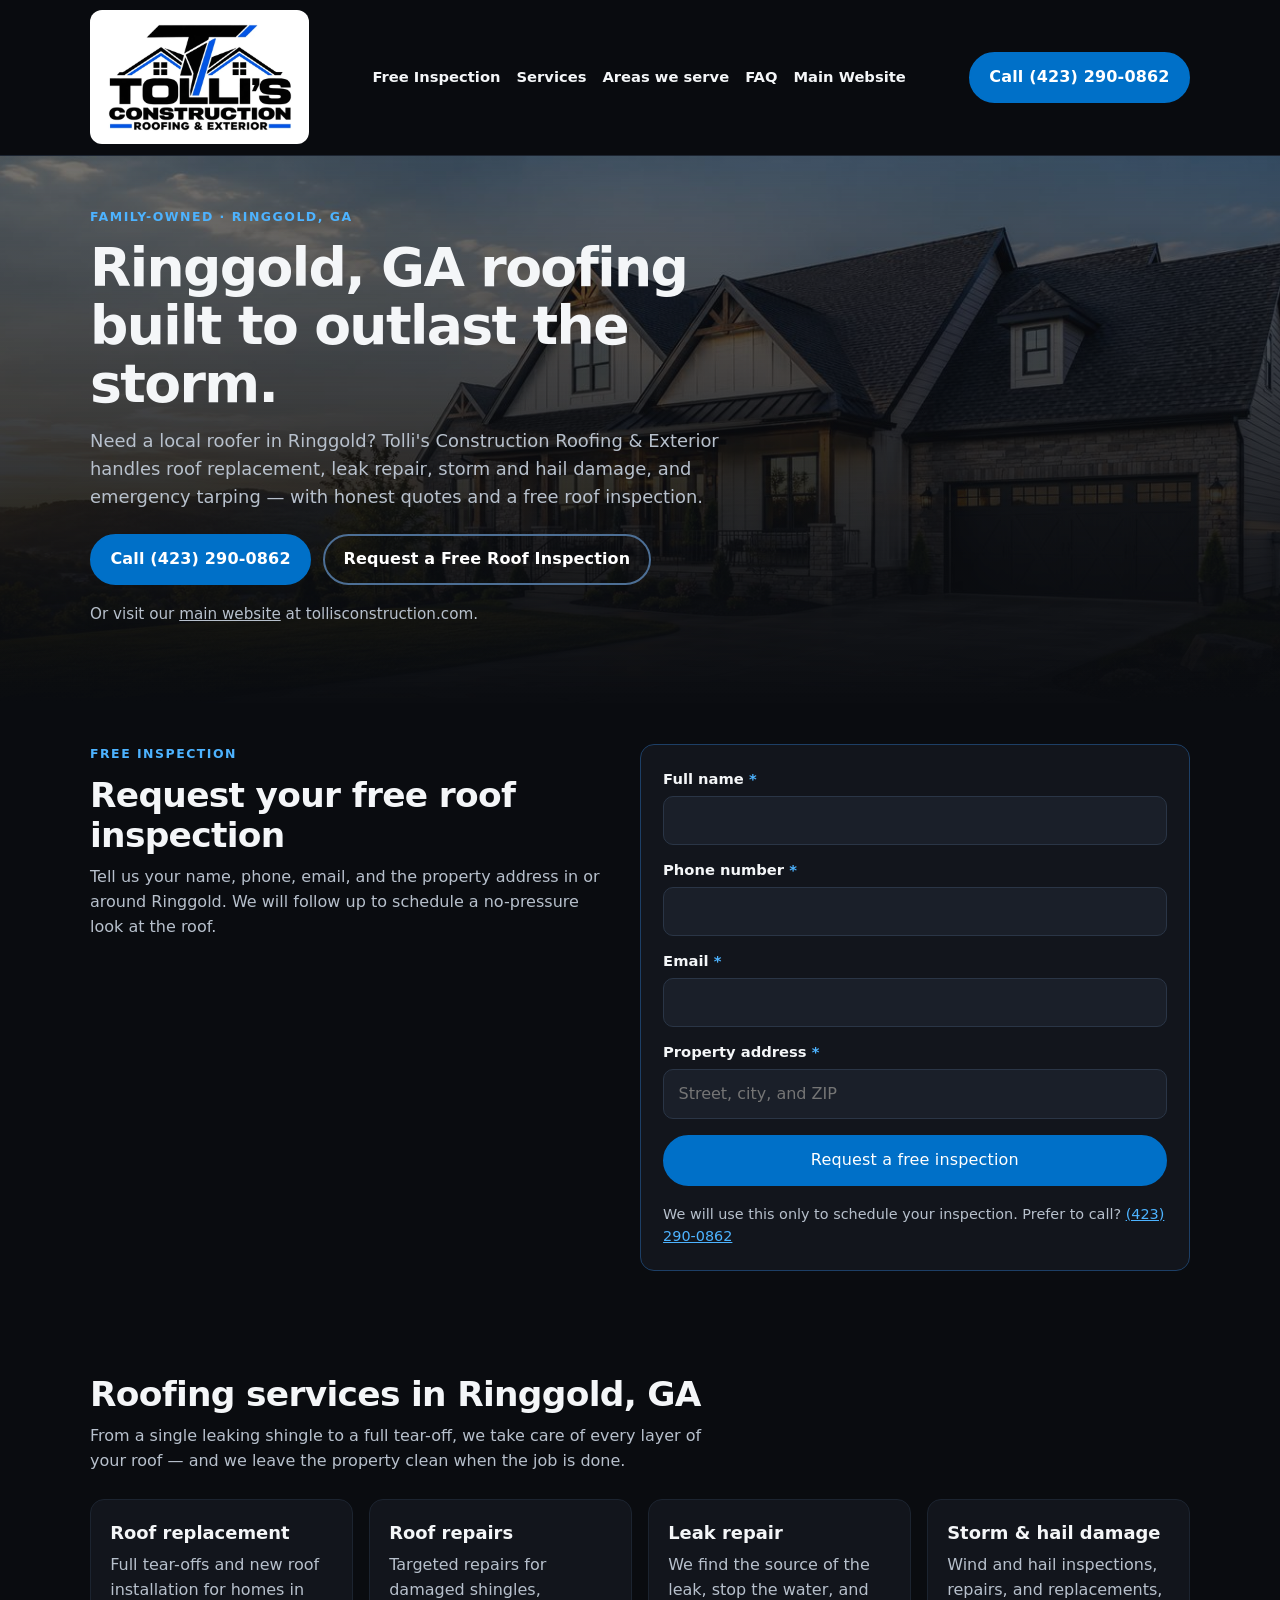
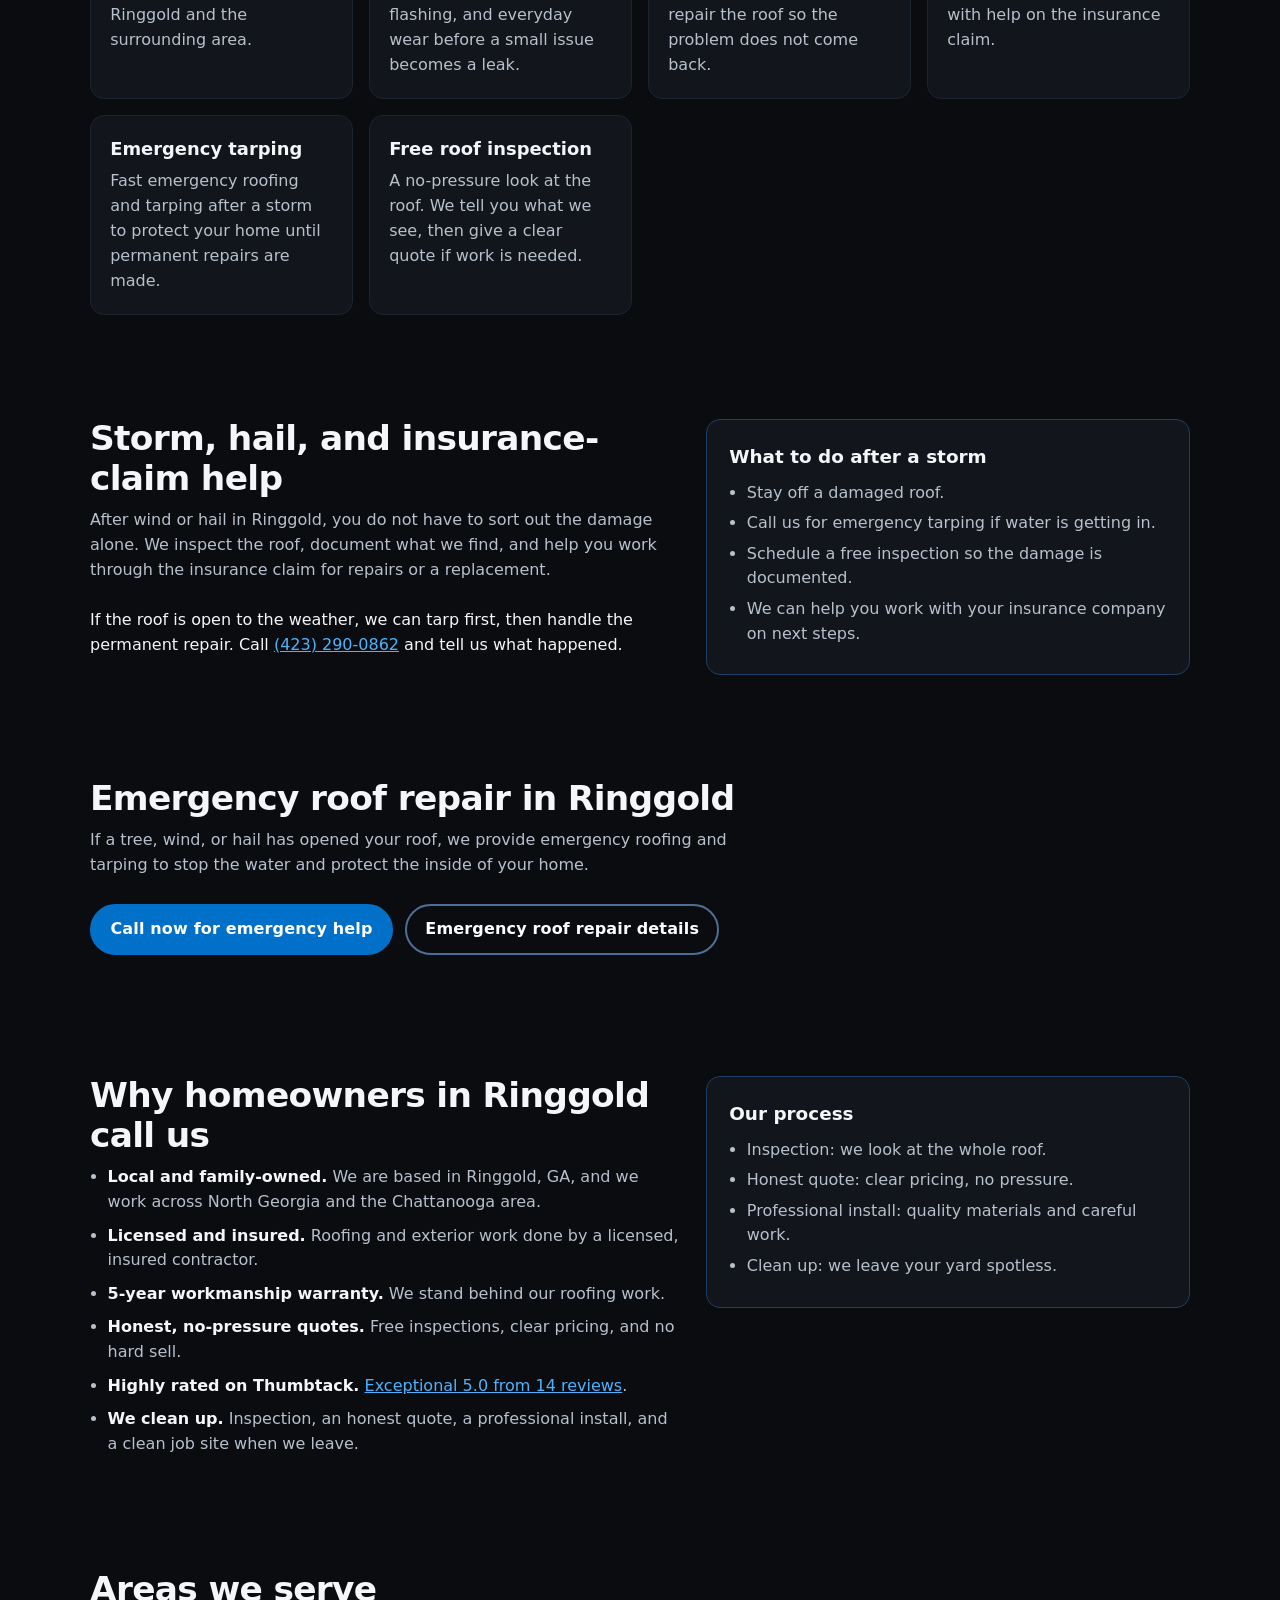
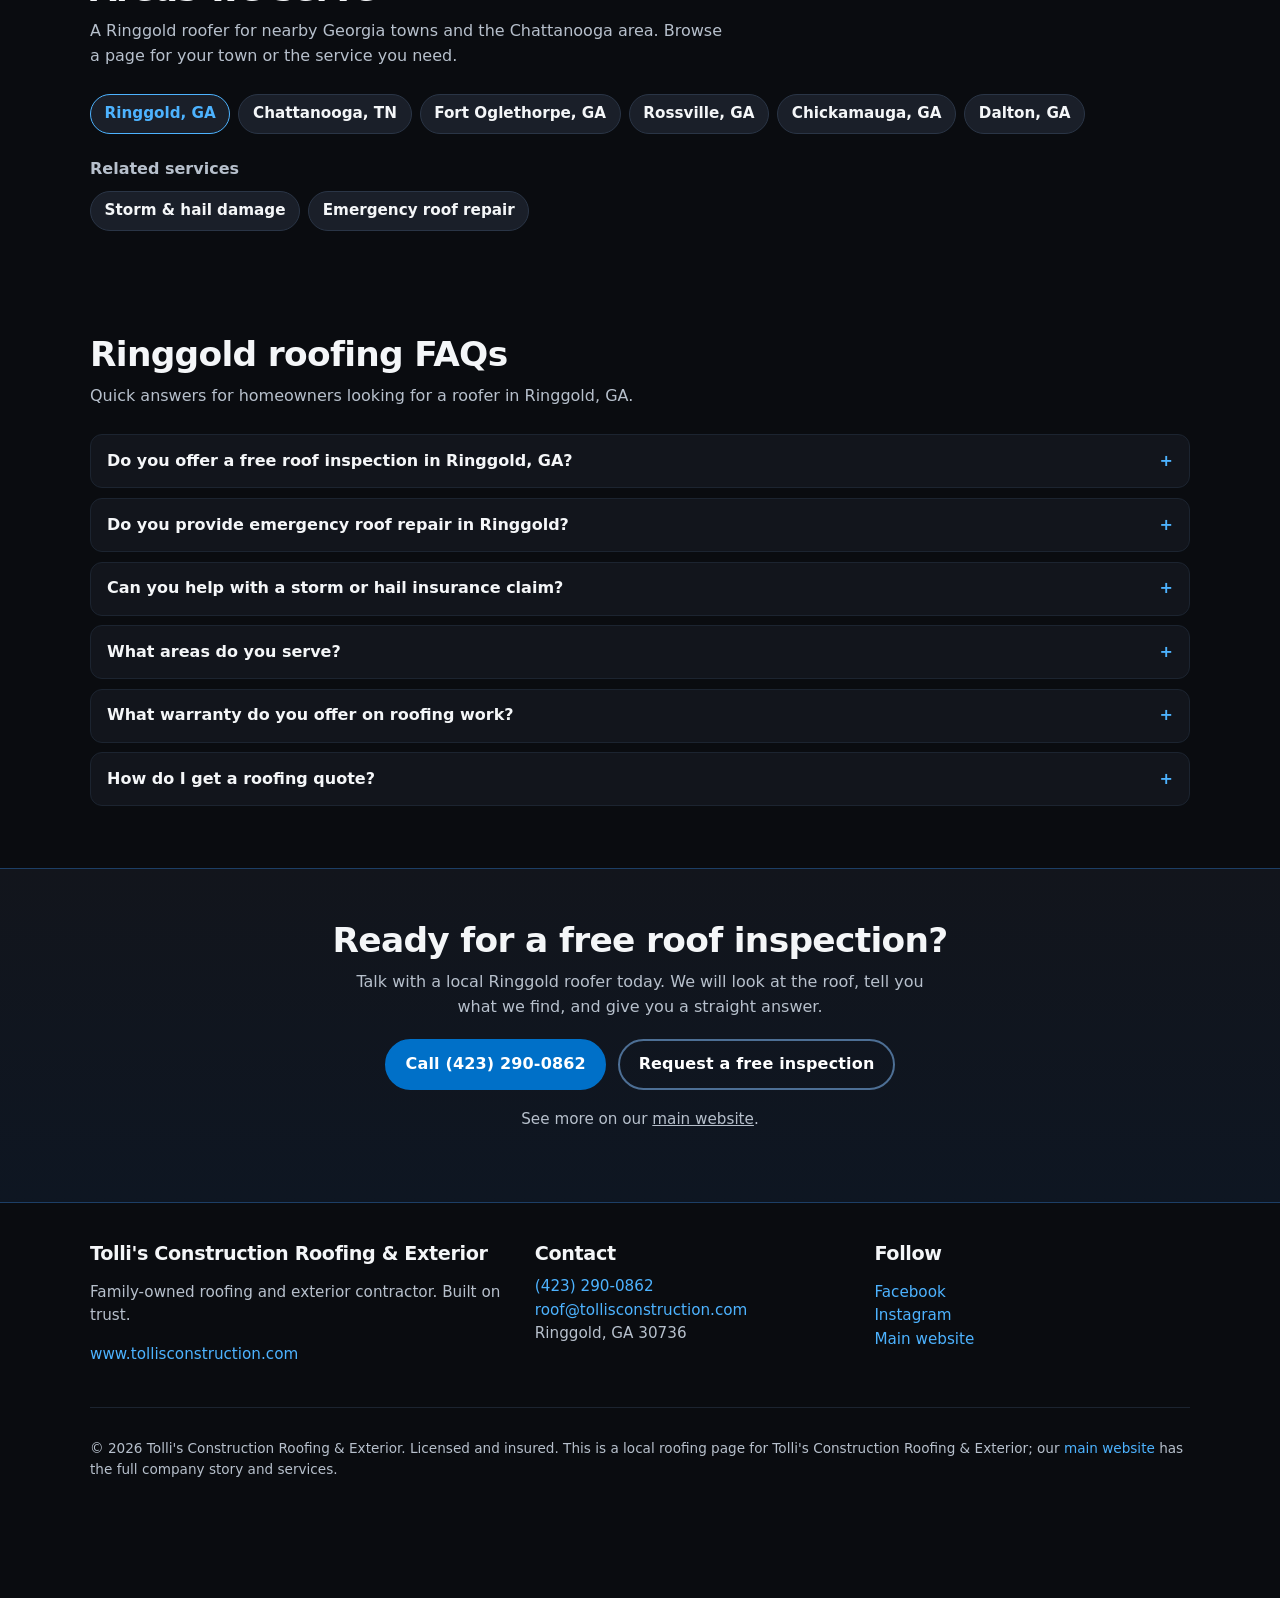
==== commit 1455255b: "Use the official Tolli's logo on every landing page. Add optimized assets (600px logo, Open Graph im" ====
--- a/index.html
+++ b/index.html
@@ -14,19 +14,19 @@
   <meta property="og:title" content="Ringgold GA Roofing | Roofer &amp; Emergency Roof Repair | Tolli's Construction Roofing &amp; Exterior">
   <meta property="og:description" content="Local Ringgold roofer for replacements, leak repair, storm damage, and emergency tarping. Free roof inspection. Call (423) 290-0862.">
   <meta property="og:url" content="https://tollisexcavation-lang.github.io/ringgold-roofing/">
-  <meta property="og:image" content="https://tollisexcavation-lang.github.io/ringgold-roofing/og.jpg">
+  <meta property="og:image" content="https://tollisexcavation-lang.github.io/ringgold-roofing/assets/og.jpg">
   <meta property="og:image:width" content="1200">
   <meta property="og:image:height" content="630">
   <meta property="og:locale" content="en_US">
   <meta name="twitter:card" content="summary_large_image">
   <meta name="twitter:title" content="Ringgold GA Roofing | Tolli's Construction Roofing &amp; Exterior">
   <meta name="twitter:description" content="Local Ringgold roofer for replacements, leak repair, storm damage, and emergency tarping. Free roof inspection. Call (423) 290-0862.">
-  <meta name="twitter:image" content="https://tollisexcavation-lang.github.io/ringgold-roofing/og.jpg">
+  <meta name="twitter:image" content="https://tollisexcavation-lang.github.io/ringgold-roofing/assets/og.jpg">
   <meta name="theme-color" content="#0a0c10">
-  <link rel="icon" href="favicon.ico" sizes="any">
-  <link rel="icon" type="image/png" sizes="32x32" href="favicon-32.png">
-  <link rel="apple-touch-icon" href="apple-touch-icon.png">
-  <link rel="preload" as="image" href="logo.webp" type="image/webp">
+  <link rel="icon" href="assets/favicon.ico" sizes="any">
+  <link rel="icon" type="image/png" sizes="32x32" href="assets/favicon-32.png">
+  <link rel="apple-touch-icon" href="assets/apple-touch-icon.png">
+  <link rel="preload" as="image" href="assets/logo.webp" type="image/webp">
   <link rel="stylesheet" href="styles.css">
   <script type="application/ld+json">
 {
@@ -41,8 +41,8 @@
         "Tollis Construction Roofing & Exterior"
       ],
       "url": "https://www.tollisconstruction.com",
-      "image": "https://tollisexcavation-lang.github.io/ringgold-roofing/logo.png",
-      "logo": "https://tollisexcavation-lang.github.io/ringgold-roofing/logo.png",
+      "image": "https://tollisexcavation-lang.github.io/ringgold-roofing/assets/logo.png",
+      "logo": "https://tollisexcavation-lang.github.io/ringgold-roofing/assets/logo.png",
       "telephone": "+1-423-290-0862",
       "email": "roof@tollisconstruction.com",
       "address": {
@@ -154,7 +154,7 @@
       },
       "primaryImageOfPage": {
         "@type": "ImageObject",
-        "url": "https://tollisexcavation-lang.github.io/ringgold-roofing/og.jpg"
+        "url": "https://tollisexcavation-lang.github.io/ringgold-roofing/assets/og.jpg"
       }
     },
     {
@@ -221,8 +221,8 @@
     <div class="wrap nav">
       <a class="brand" href="./" aria-label="Tolli's Construction Roofing &amp; Exterior">
         <picture>
-          <source srcset="logo.webp" type="image/webp">
-          <img src="logo.png" width="800" height="515" alt="Tolli's Construction Roofing, Siding, Gutters, Excavation — Built on Trust">
+          <source srcset="assets/logo.webp" type="image/webp">
+          <img src="assets/logo.png" width="600" height="368" alt="Tolli's Construction Roofing &amp; Exterior logo">
         </picture>
       </a>
       <nav class="links" aria-label="Page">
@@ -257,7 +257,7 @@
           <h2>Request your free roof inspection</h2>
           <p class="sub">Tell us your name, phone, email, and the property address in or around Ringgold. We will follow up to schedule a no-pressure look at the roof.</p>
         </div>
-        <form class="lead-form panel" action="https://formsubmit.co/roof@tollisconstruction.com" method="POST">
+        <form class="lead-form panel" action="https://formsubmit.co/d77dd6da2845c3721cb0878c0e5c3f74" method="POST">
           <input type="hidden" name="_subject" value="New Ringgold roof inspection request">
           <input type="hidden" name="_template" value="table">
           <input type="hidden" name="_captcha" value="false">
--- a/styles.css
+++ b/styles.css
@@ -53,8 +53,16 @@
   gap: 1rem;
   padding: .65rem 0;
 }
-.brand { display: flex; align-items: center; text-decoration: none; color: inherit; }
-.brand img { width: 168px; height: auto; display: block; }
+.brand {
+  display: flex;
+  align-items: center;
+  text-decoration: none;
+  color: inherit;
+  background: #fff;
+  border-radius: 12px;
+  padding: .35rem .6rem;
+}
+.brand img { width: 200px; height: auto; display: block; }
 nav.links { display: flex; gap: 1rem; align-items: center; flex-wrap: wrap; }
 nav.links a {
   color: var(--text);
@@ -285,7 +293,7 @@
 @media (max-width: 800px) {
   .split, footer .cols, .inspect-layout { grid-template-columns: 1fr; }
   nav.links { display: none; }
-  .brand img { width: 140px; }
+  .brand img { width: 160px; }
   .hero { padding-top: 2.2rem; }
   .phone-bar { display: flex; }
 }
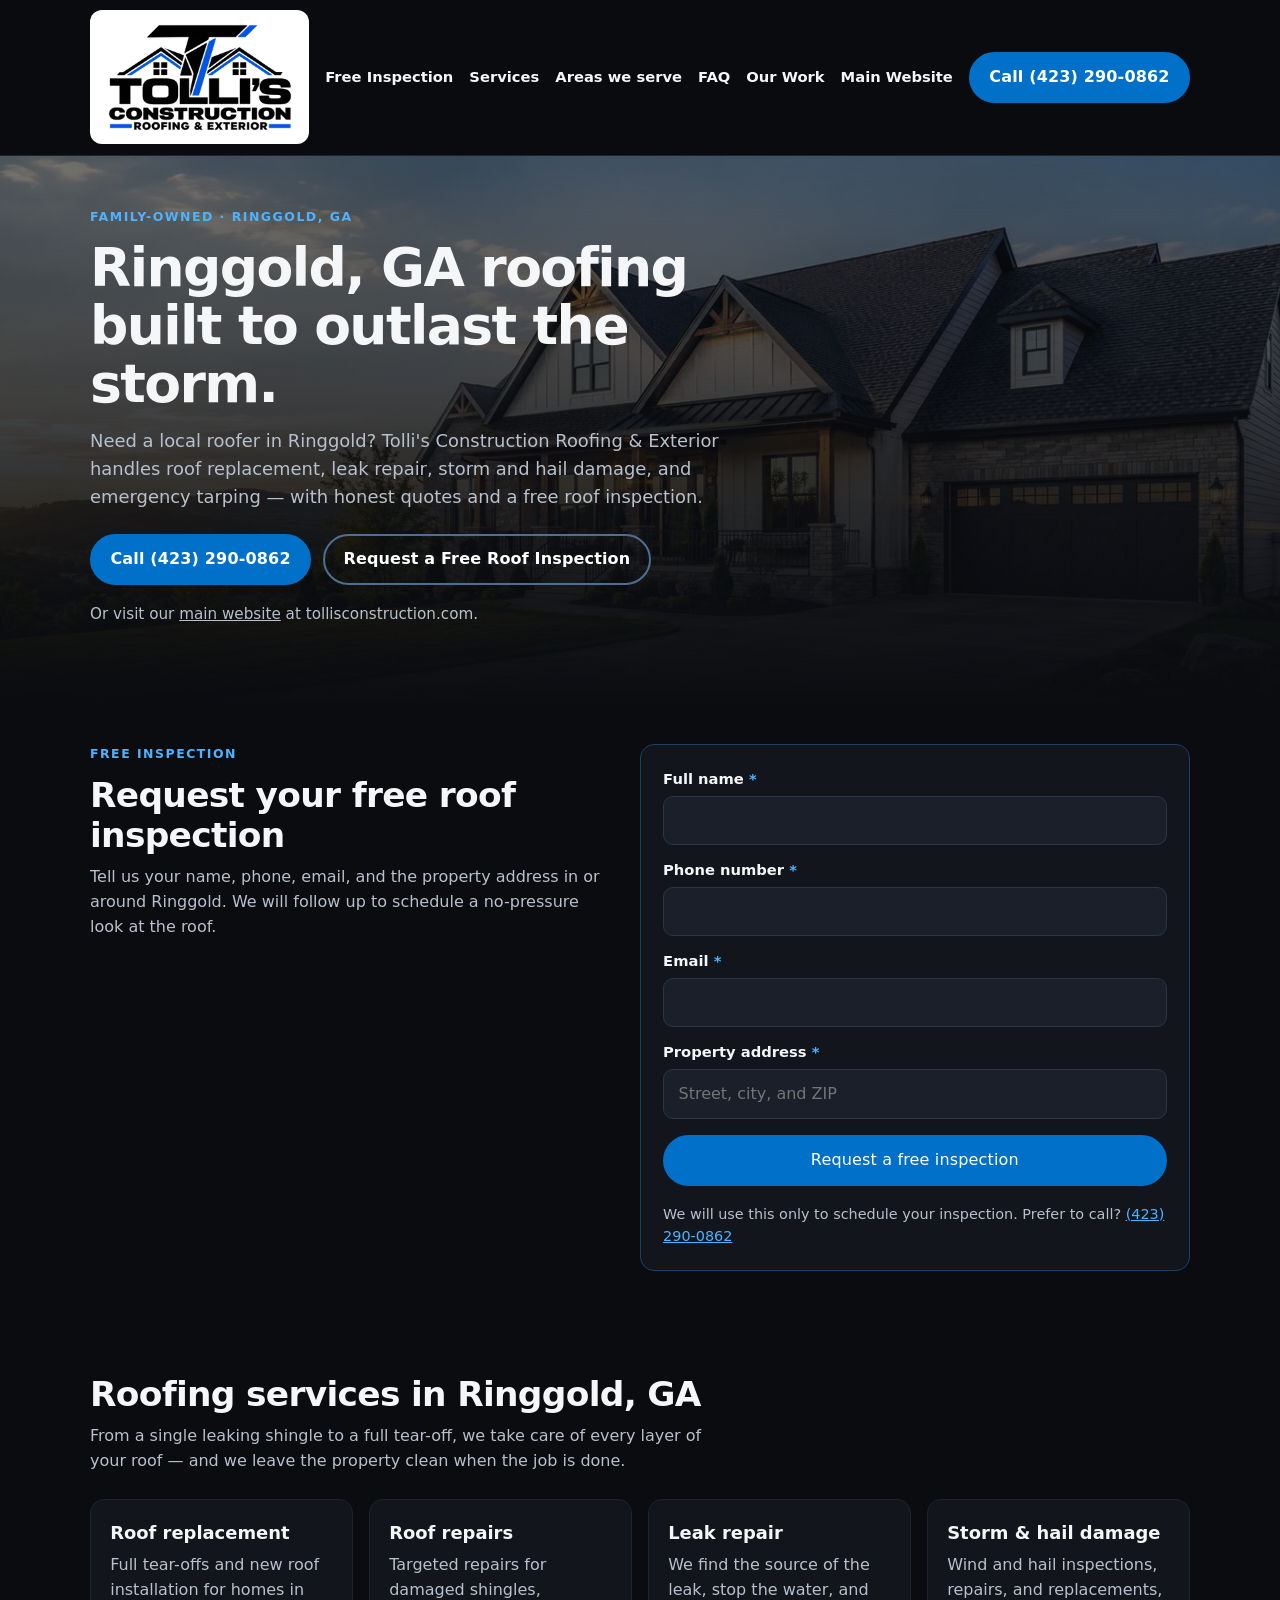
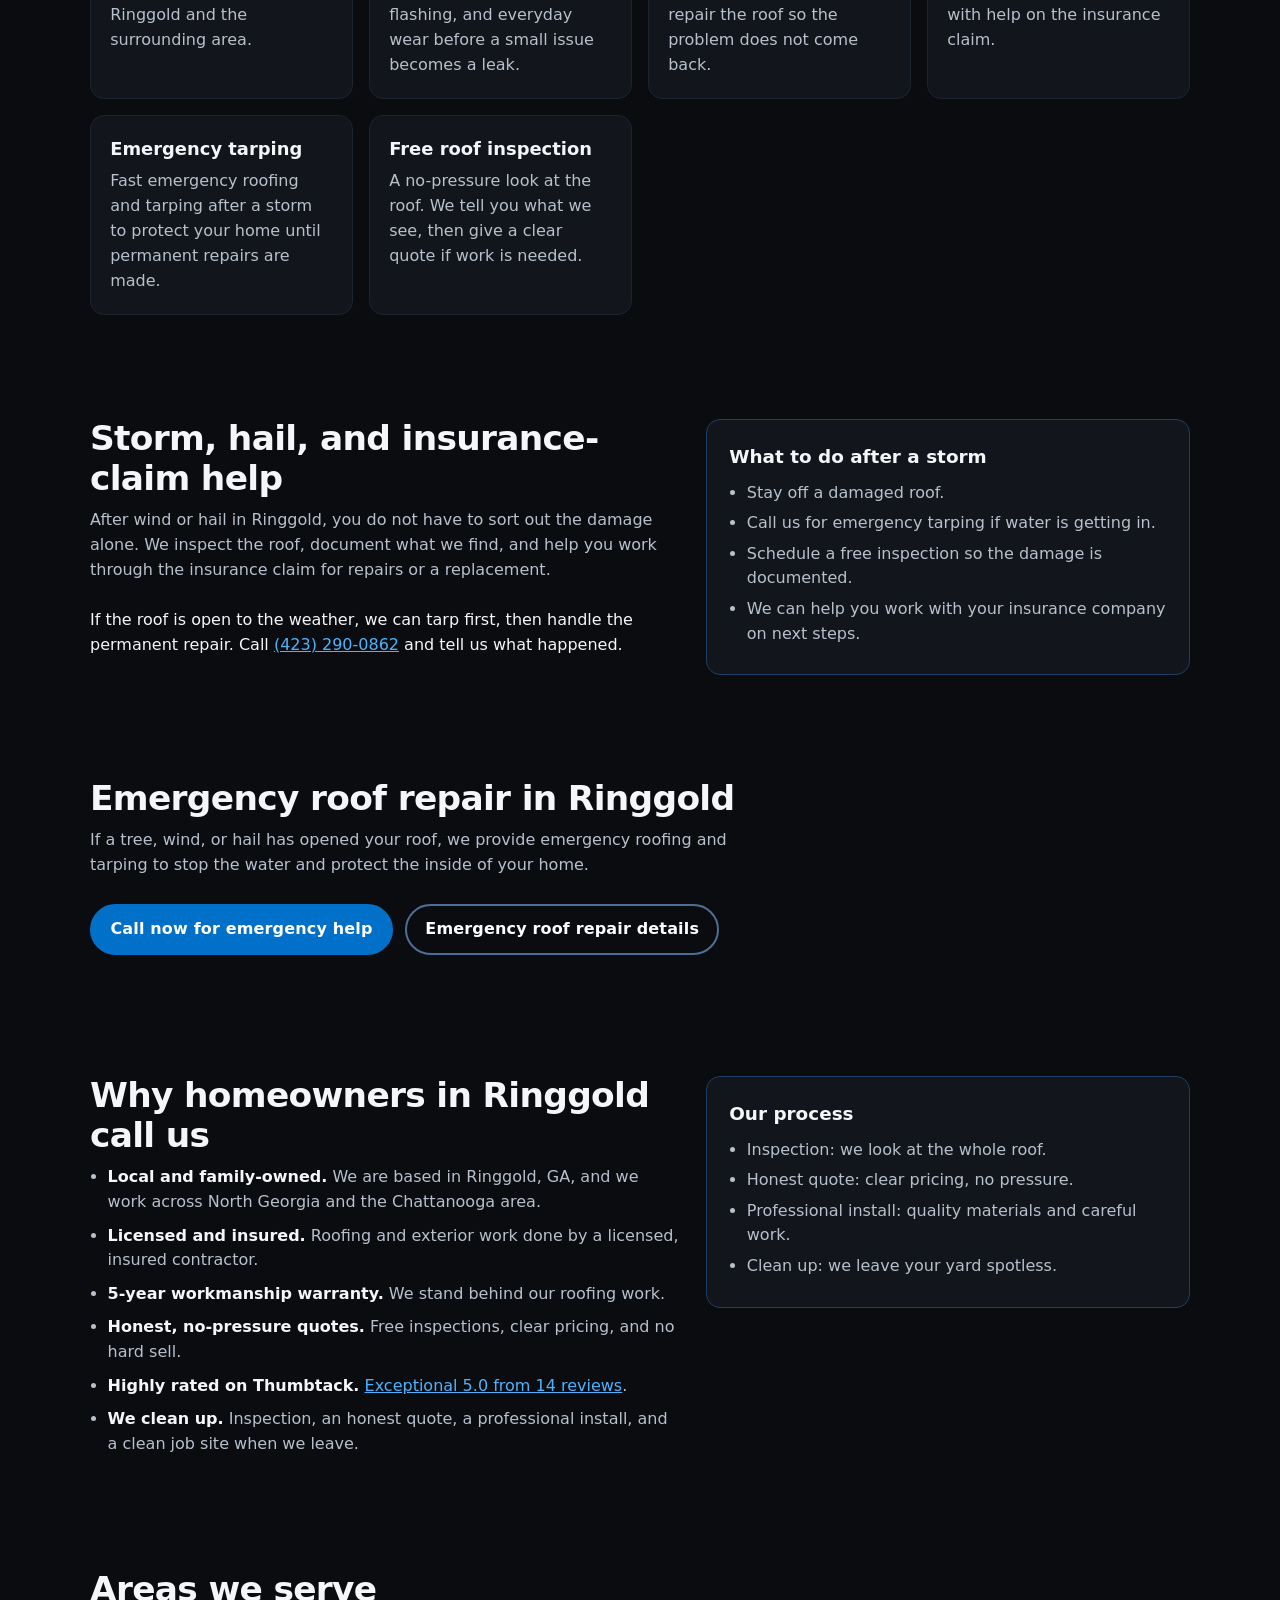
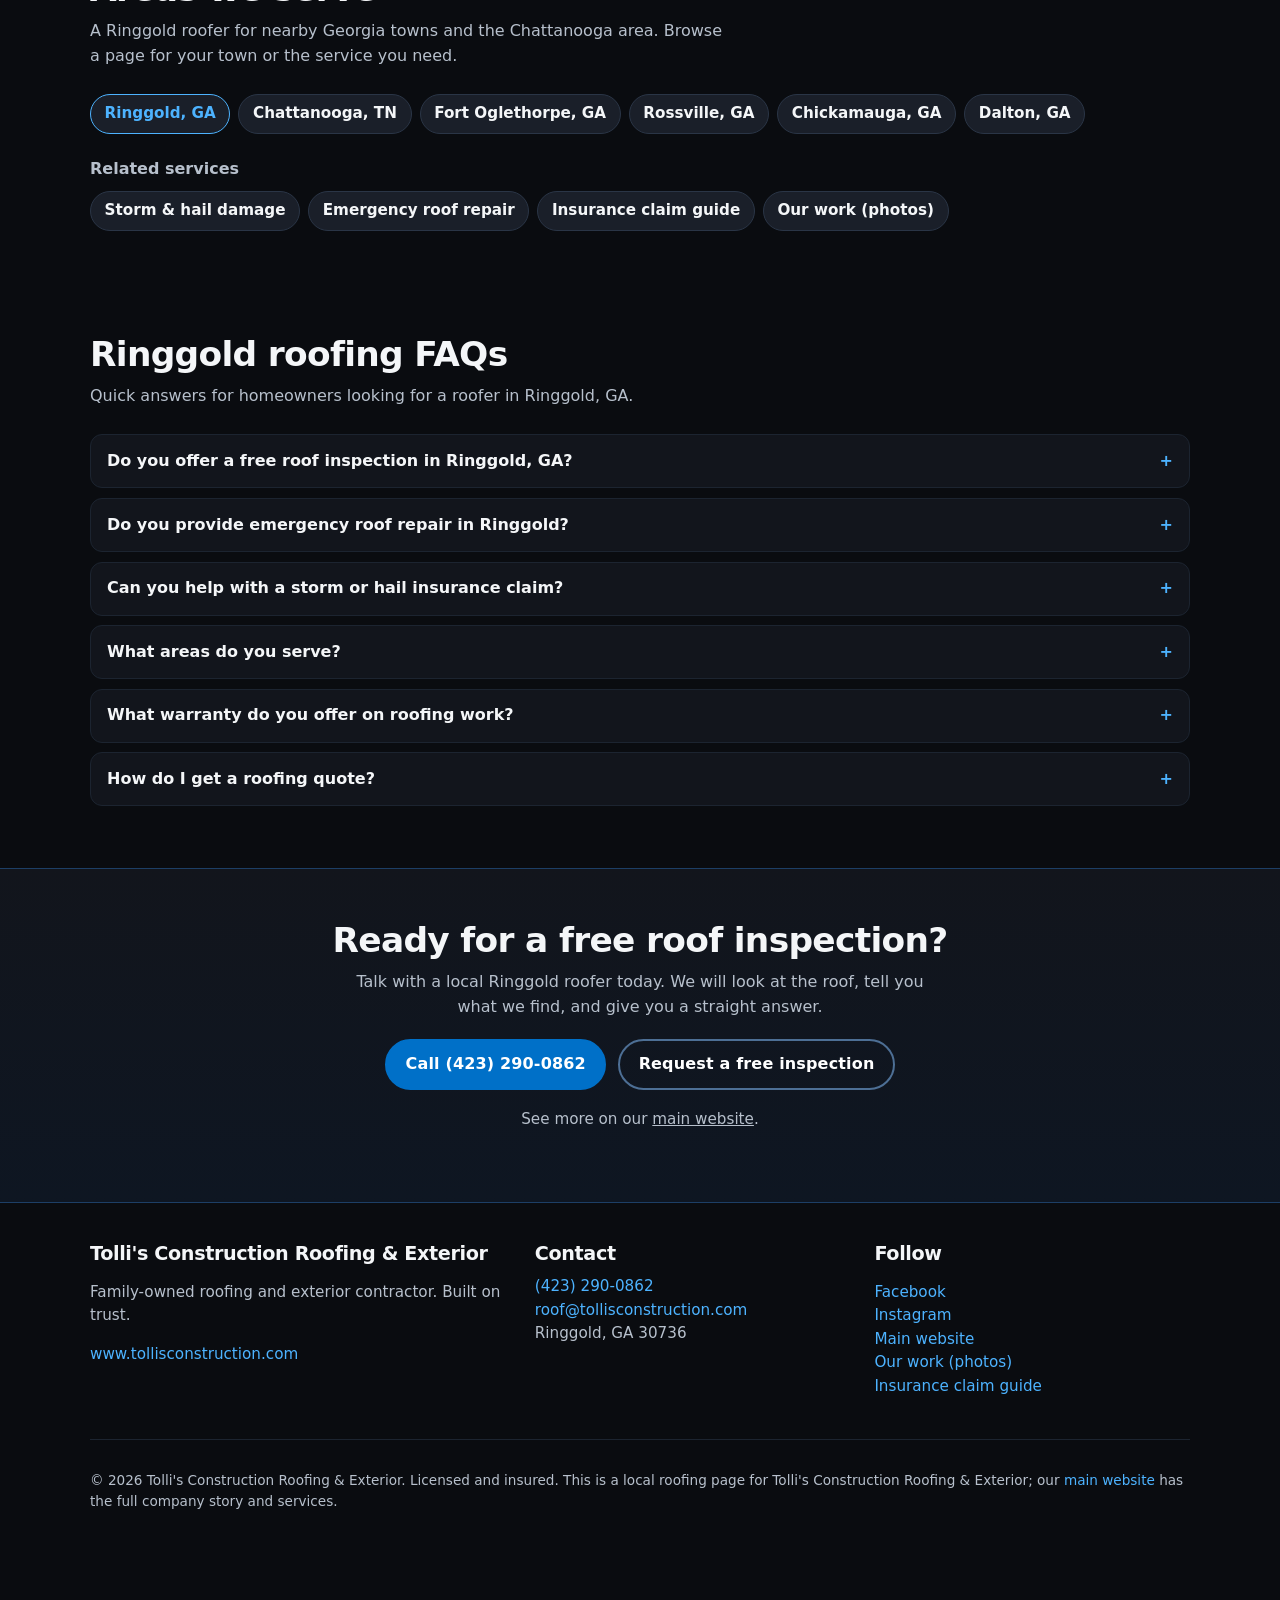
==== commit 67c19598: "Add review redirect, insurance claim guide, our-work gallery, ad landing page, and utm lead-source c" ====
--- a/index.html
+++ b/index.html
@@ -214,6 +214,7 @@
   ]
 }
   </script>
+  <script src="assets/utm.js" defer></script>
 </head>
 <body>
   <a class="skip" href="#main">Skip to content</a>
@@ -230,6 +231,7 @@
         <a href="#services">Services</a>
         <a href="#area">Areas we serve</a>
         <a href="#faq">FAQ</a>
+        <a href="our-work/">Our Work</a>
         <a href="https://www.tollisconstruction.com">Main Website</a>
       </nav>
       <a class="btn btn-call" href="tel:+14232900862">Call (423) 290-0862</a>
@@ -263,6 +265,8 @@
           <input type="hidden" name="_captcha" value="false">
           <input type="hidden" name="_next" value="https://tollisexcavation-lang.github.io/ringgold-roofing/thanks.html">
           <input type="hidden" name="Landing page" value="Ringgold roofing">
+          <input type="hidden" name="Lead source" value="Website (no tracking tag)">
+          <input type="hidden" name="utm_source" value="">
           <input type="text" name="_honey" class="hp" tabindex="-1" autocomplete="off">
           <div class="field">
             <label for="full-name">Full name <span class="req">*</span></label>
@@ -383,7 +387,7 @@
         </div>
         <p class="related">Related services</p>
         <div class="towns" aria-label="Related services">
-          <a class="town" href="storm-damage-roof-repair/">Storm &amp; hail damage</a><a class="town" href="emergency-roof-repair/">Emergency roof repair</a>
+          <a class="town" href="storm-damage-roof-repair/">Storm &amp; hail damage</a><a class="town" href="emergency-roof-repair/">Emergency roof repair</a><a class="town" href="insurance-claim-guide/">Insurance claim guide</a><a class="town" href="our-work/">Our work (photos)</a>
         </div>
       </div>
     </section>
@@ -452,7 +456,9 @@
         <p>
           <a href="https://www.facebook.com/people/Tollis-Construction-Roofing-Exterior/61579625409504/">Facebook</a><br>
           <a href="https://www.instagram.com/tollisconstruction/">Instagram</a><br>
-          <a href="https://www.tollisconstruction.com">Main website</a>
+          <a href="https://www.tollisconstruction.com">Main website</a><br>
+          <a href="our-work/">Our work (photos)</a><br>
+          <a href="insurance-claim-guide/">Insurance claim guide</a>
         </p>
       </div>
     </div>
--- a/styles.css
+++ b/styles.css
@@ -297,3 +297,99 @@
   .hero { padding-top: 2.2rem; }
   .phone-bar { display: flex; }
 }
+
+/* ---- Insurance guide steps ---- */
+.hero-slim { padding: 2.6rem 0 2.4rem; }
+.steps { list-style: none; counter-reset: step; margin: 0; padding: 0; display: grid; gap: .8rem; }
+.step {
+  counter-increment: step;
+  position: relative;
+  background: var(--bg-2);
+  border: 1px solid #1c2430;
+  border-radius: var(--radius);
+  padding: 1.1rem 1.2rem 1.15rem 4.1rem;
+}
+.step::before {
+  content: counter(step);
+  position: absolute;
+  left: 1.1rem; top: 1.05rem;
+  width: 2.2rem; height: 2.2rem;
+  border-radius: 50%;
+  background: var(--blue);
+  color: #fff;
+  font-weight: 800;
+  display: grid; place-items: center;
+}
+.step h3 { margin: 0 0 .3rem; font-size: 1.1rem; }
+.step p { margin: 0; color: var(--muted); }
+
+/* ---- Our work gallery ---- */
+.gallery {
+  display: grid;
+  grid-template-columns: repeat(auto-fill, minmax(260px, 1fr));
+  gap: 1rem;
+  margin-top: 1rem;
+}
+.gallery-feature { grid-template-columns: 1fr; }
+.shot {
+  margin: 0;
+  background: var(--bg-2);
+  border: 1px solid #1c2430;
+  border-radius: var(--radius);
+  overflow: hidden;
+  display: flex; flex-direction: column;
+}
+.shot a { display: block; }
+.shot img { display: block; width: 100%; aspect-ratio: 4 / 3; object-fit: cover; }
+.shot-wide img { aspect-ratio: auto; max-height: 620px; object-fit: contain; background: #000; }
+.shot figcaption { padding: .7rem .9rem .85rem; color: var(--muted); font-size: .93rem; }
+.stage {
+  display: inline-block;
+  font-size: .72rem; font-weight: 800; letter-spacing: .06em; text-transform: uppercase;
+  padding: .15rem .5rem; border-radius: 999px; margin-right: .35rem;
+  background: var(--bg-3); color: var(--blue-2); border: 1px solid #2a3546;
+}
+.stage-after { background: var(--blue); color: #fff; border-color: var(--blue); }
+.stage-before { background: #3a2a10; color: #ffd18a; border-color: #5a4220; }
+.gallery-note { margin-top: 1.2rem; }
+
+/* ---- Review redirect page ---- */
+.review-wrap { min-height: 100vh; display: grid; place-items: center; padding: 2rem 1rem; }
+.review-card { max-width: 32rem; text-align: center; }
+.review-card .cta-row { justify-content: center; }
+.brand-lg { display: inline-flex; margin-bottom: 1.2rem; }
+.brand-lg img { width: 260px; }
+
+/* ---- Ad landing page ---- */
+.ad-top { border-bottom: 1px solid #1c2430; background: rgba(10,12,16,.95); }
+.ad-top-row { display: flex; align-items: center; justify-content: space-between; gap: 1rem; padding: .6rem 0; }
+.ad-hero { padding: 1.8rem 0 2.2rem; }
+.ad-layout { display: grid; grid-template-columns: 1fr 1fr; gap: 1.6rem; align-items: start; }
+.ad-copy h1 { font-size: clamp(2rem, 5vw, 3.1rem); margin: .2rem 0 .9rem; line-height: 1.08; }
+.ad-bullets { margin: 0 0 1.2rem; padding: 0; list-style: none; display: grid; gap: .55rem; }
+.ad-bullets li { position: relative; padding-left: 1.7rem; color: var(--muted); }
+.ad-bullets li::before { content: "\2713"; position: absolute; left: 0; top: 0; color: var(--blue-2); font-weight: 900; }
+.ad-bullets strong { color: var(--text); }
+.trust { margin: 1.4rem 0 0; text-align: center; color: var(--muted); font-size: .92rem; font-weight: 600; }
+.ad-foot { padding: 1.5rem 0 6rem; color: var(--muted); font-size: .85rem; text-align: center; border-top: 1px solid #1c2430; }
+.ad-foot a { color: var(--blue-2); text-decoration: none; }
+@media (max-width: 800px) {
+  .ad-layout { grid-template-columns: 1fr; gap: 1rem; }
+  .ad-hero { padding-top: 1rem; }
+  .ad-copy h1 { margin-bottom: .6rem; }
+  .ad-bullets { gap: .35rem; margin-bottom: .2rem; font-size: .95rem; }
+  .ad-call { display: none; }
+  .ad-top .btn { min-height: 42px; padding: .5rem .9rem; font-size: .9rem; }
+  .step { padding-left: 3.6rem; }
+  .step::before { left: .85rem; }
+}
+.hero-work::before {
+  background:
+    linear-gradient(180deg, rgba(10,12,16,.6) 0%, rgba(10,12,16,.85) 60%, var(--bg) 100%),
+    url("our-work/img/finished-aerial-900.webp") center / cover no-repeat;
+}
+.show-sm { display: none; }
+@media (max-width: 800px) {
+  .hide-sm { display: none; }
+  .show-sm { display: inline; }
+}
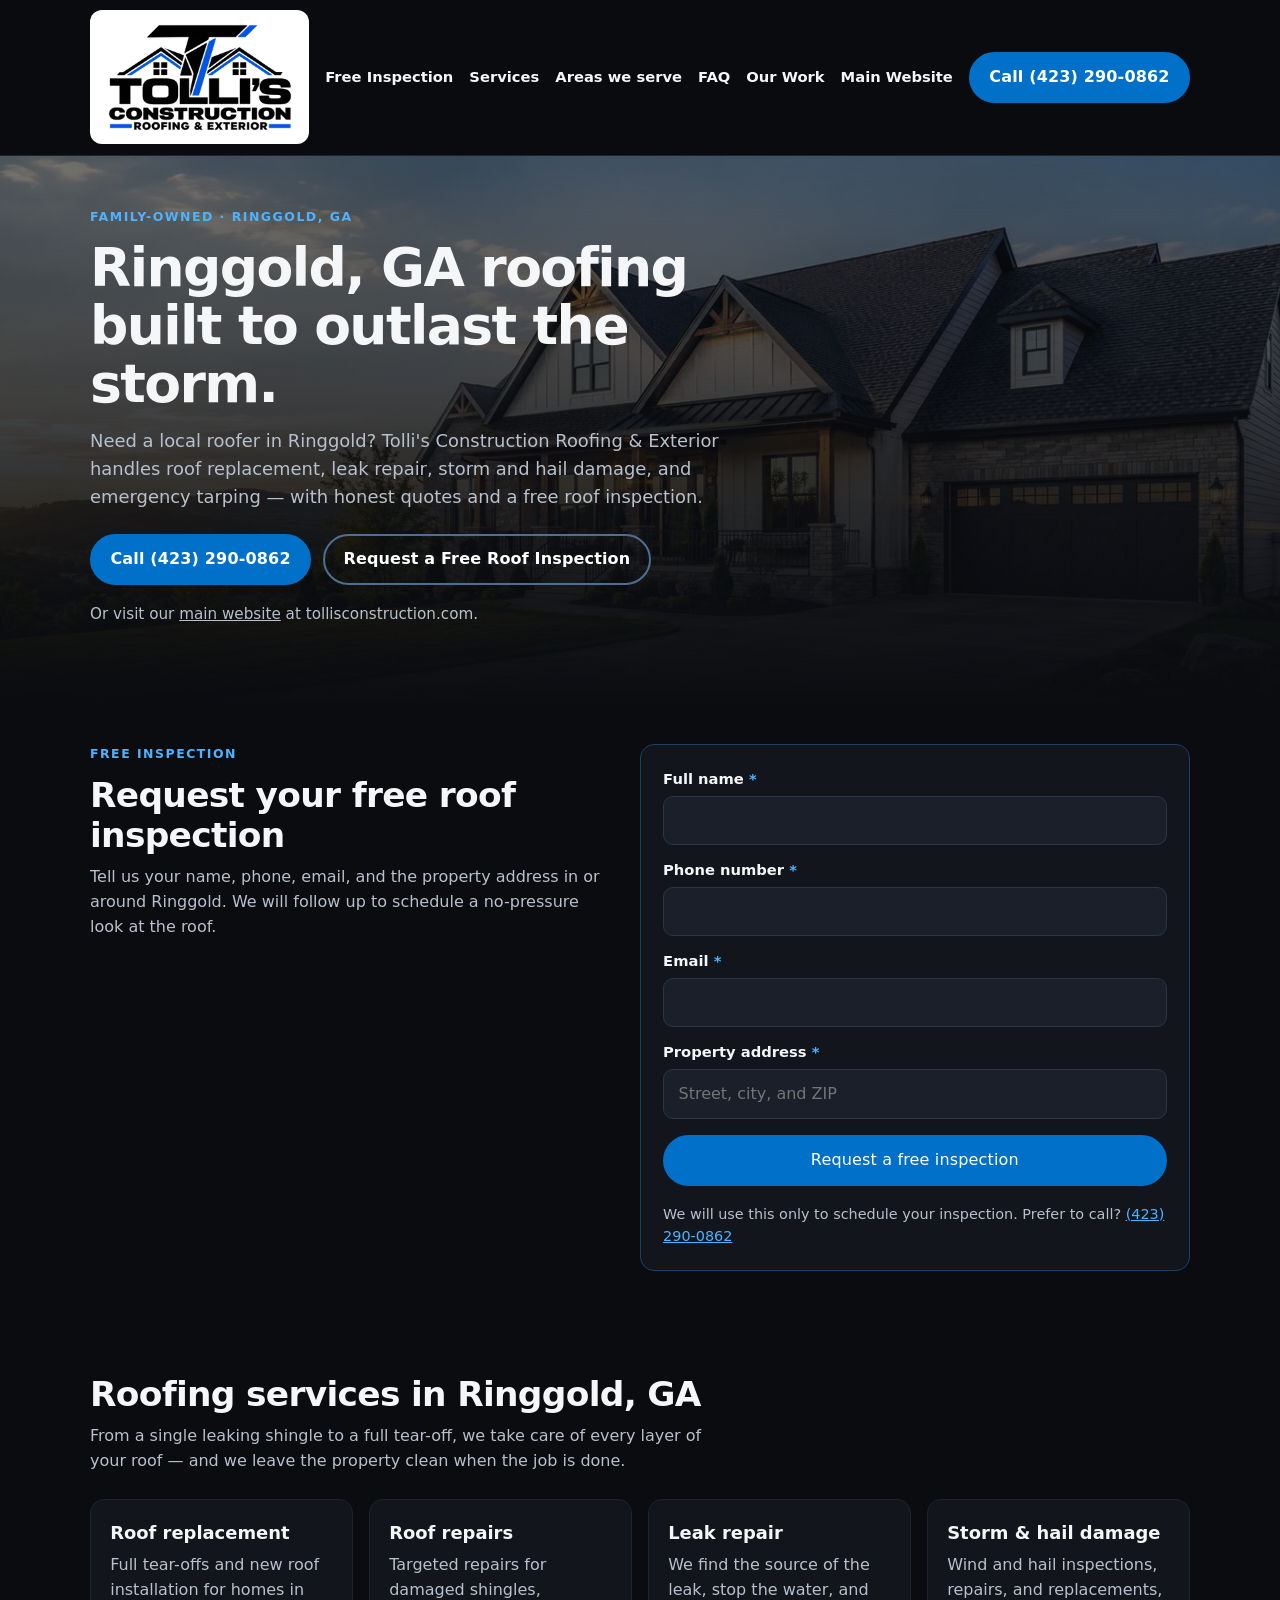
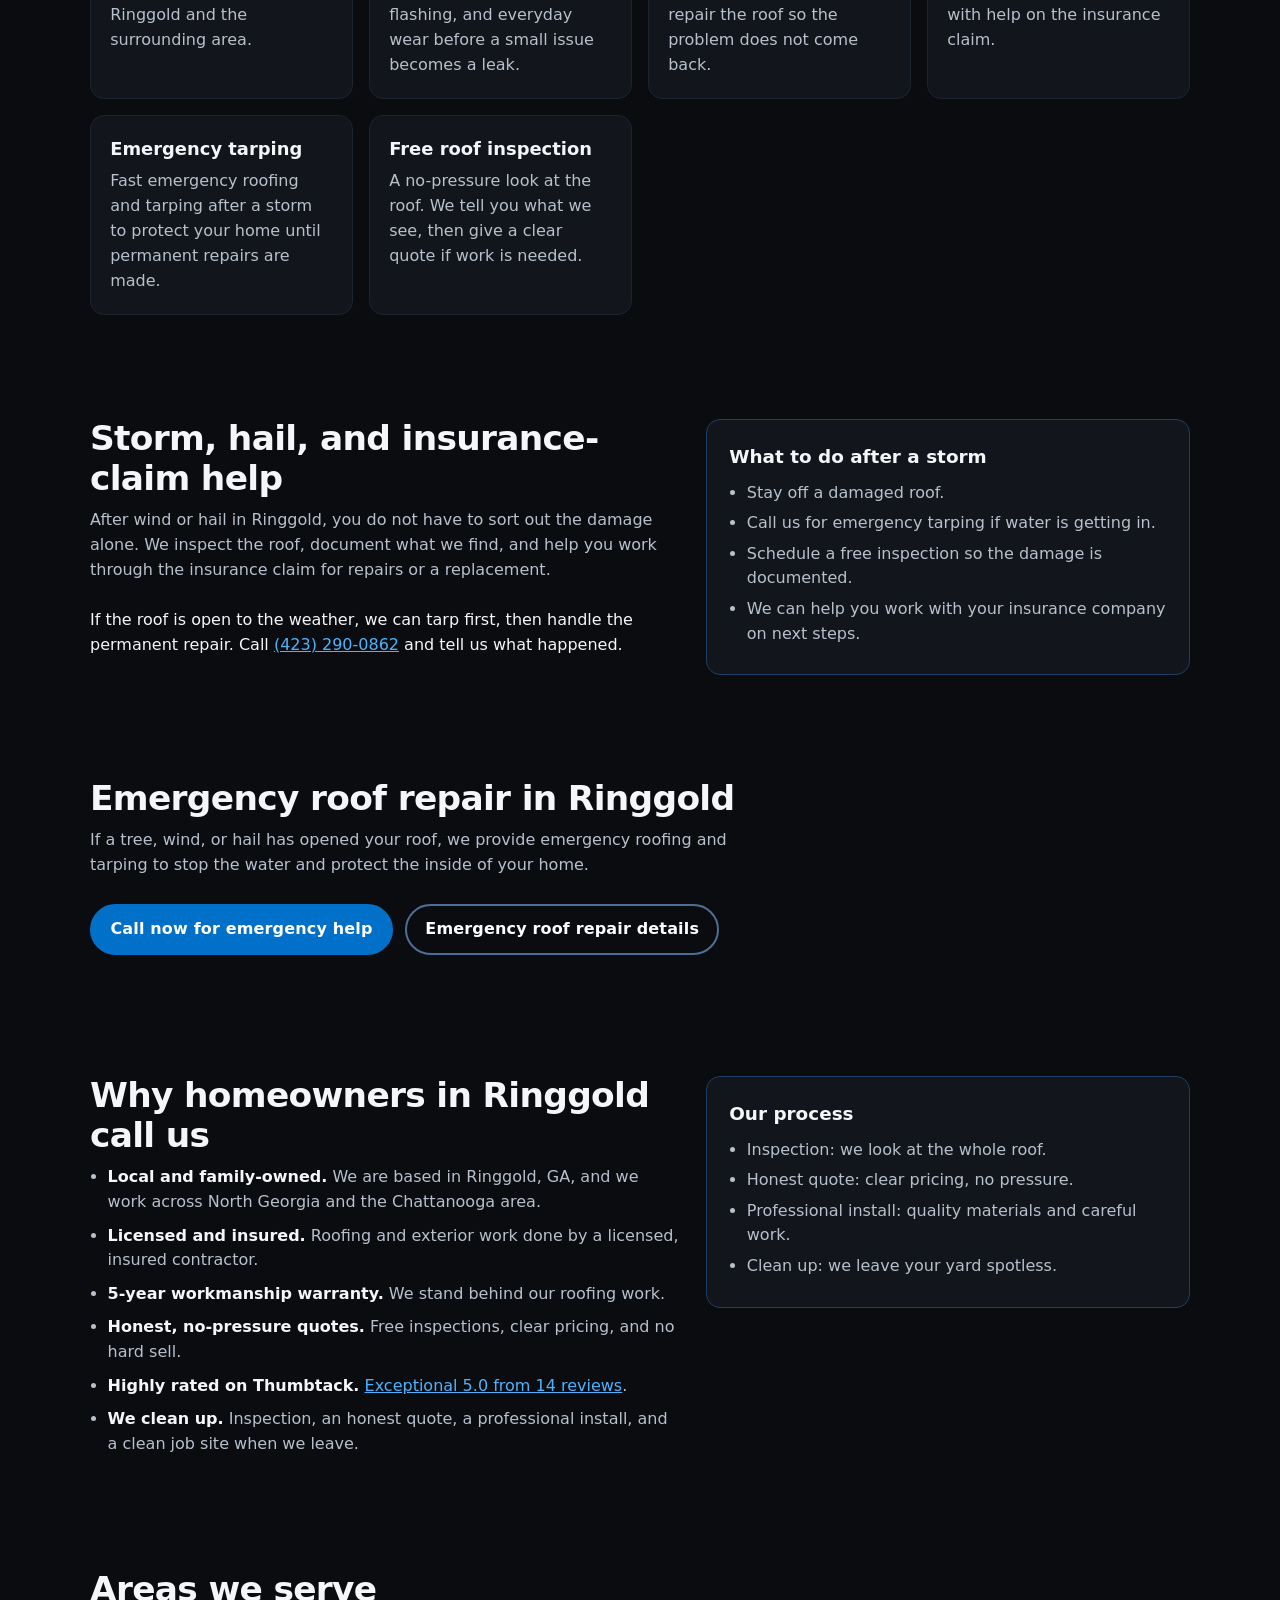
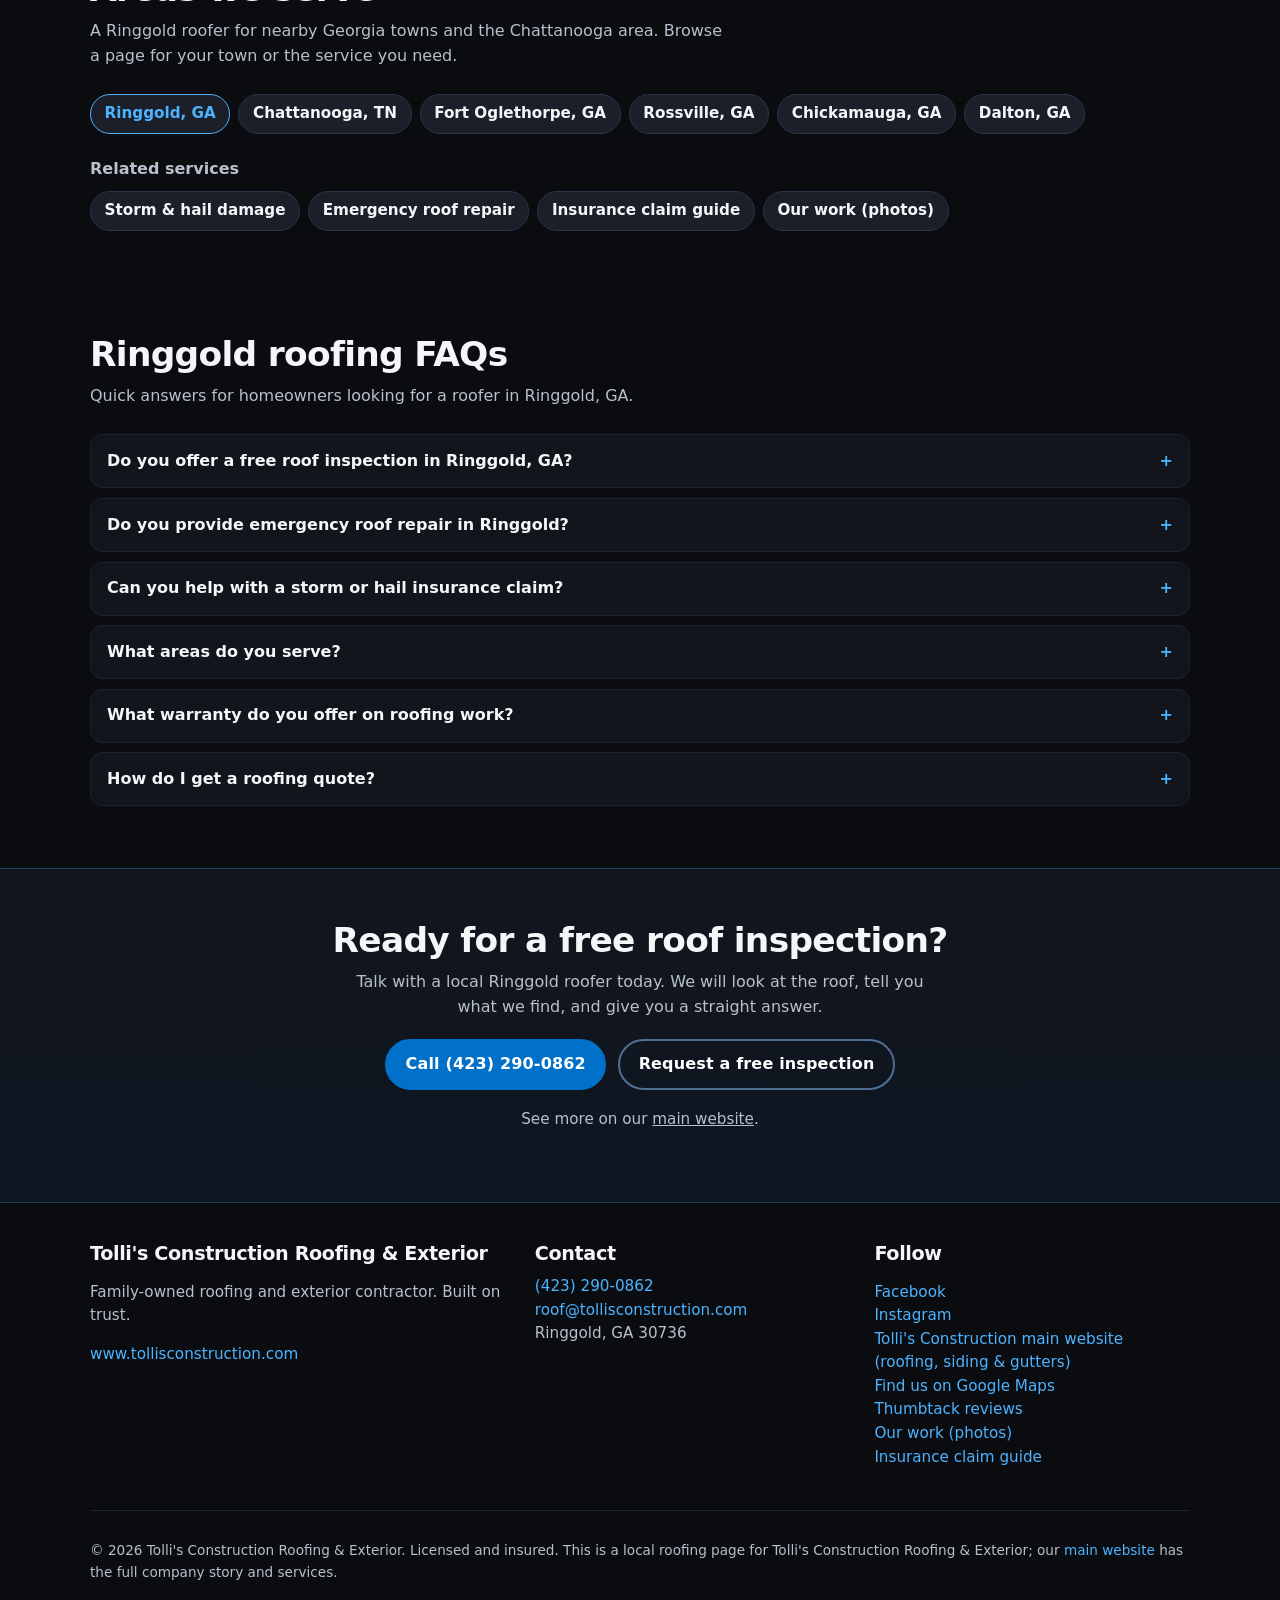
==== commit b962dafc: "SEO: link Google Business Profile (hasMap/sameAs), add breadcrumb schema, descriptive footer links t" ====
--- a/index.html
+++ b/index.html
@@ -87,6 +87,7 @@
       "description": "Family-owned roofing and exterior contractor in Ringgold, GA. Roof replacement, repairs, leak repair, storm and hail damage with insurance-claim help, and emergency tarping for Ringgold, Fort Oglethorpe, Rossville, Chickamauga, Dalton, and the Chattanooga area.",
       "sameAs": [
         "https://www.tollisconstruction.com",
+        "https://maps.google.com/?cid=13175790418968073595",
         "https://www.facebook.com/people/Tollis-Construction-Roofing-Exterior/61579625409504/",
         "https://www.instagram.com/tollisconstruction/",
         "https://www.thumbtack.com/ga/ringgold/roofing/tollis-construction/service/579977442188017668"
@@ -138,7 +139,8 @@
             }
           }
         ]
-      }
+      },
+      "hasMap": "https://maps.google.com/?cid=13175790418968073595"
     },
     {
       "@type": "WebPage",
@@ -456,7 +458,9 @@
         <p>
           <a href="https://www.facebook.com/people/Tollis-Construction-Roofing-Exterior/61579625409504/">Facebook</a><br>
           <a href="https://www.instagram.com/tollisconstruction/">Instagram</a><br>
-          <a href="https://www.tollisconstruction.com">Main website</a><br>
+          <a href="https://www.tollisconstruction.com">Tolli's Construction main website (roofing, siding &amp; gutters)</a><br>
+          <a href="https://maps.google.com/?cid=13175790418968073595">Find us on Google Maps</a><br>
+          <a href="https://www.thumbtack.com/ga/ringgold/roofing/tollis-construction/service/579977442188017668">Thumbtack reviews</a><br>
           <a href="our-work/">Our work (photos)</a><br>
           <a href="insurance-claim-guide/">Insurance claim guide</a>
         </p>
